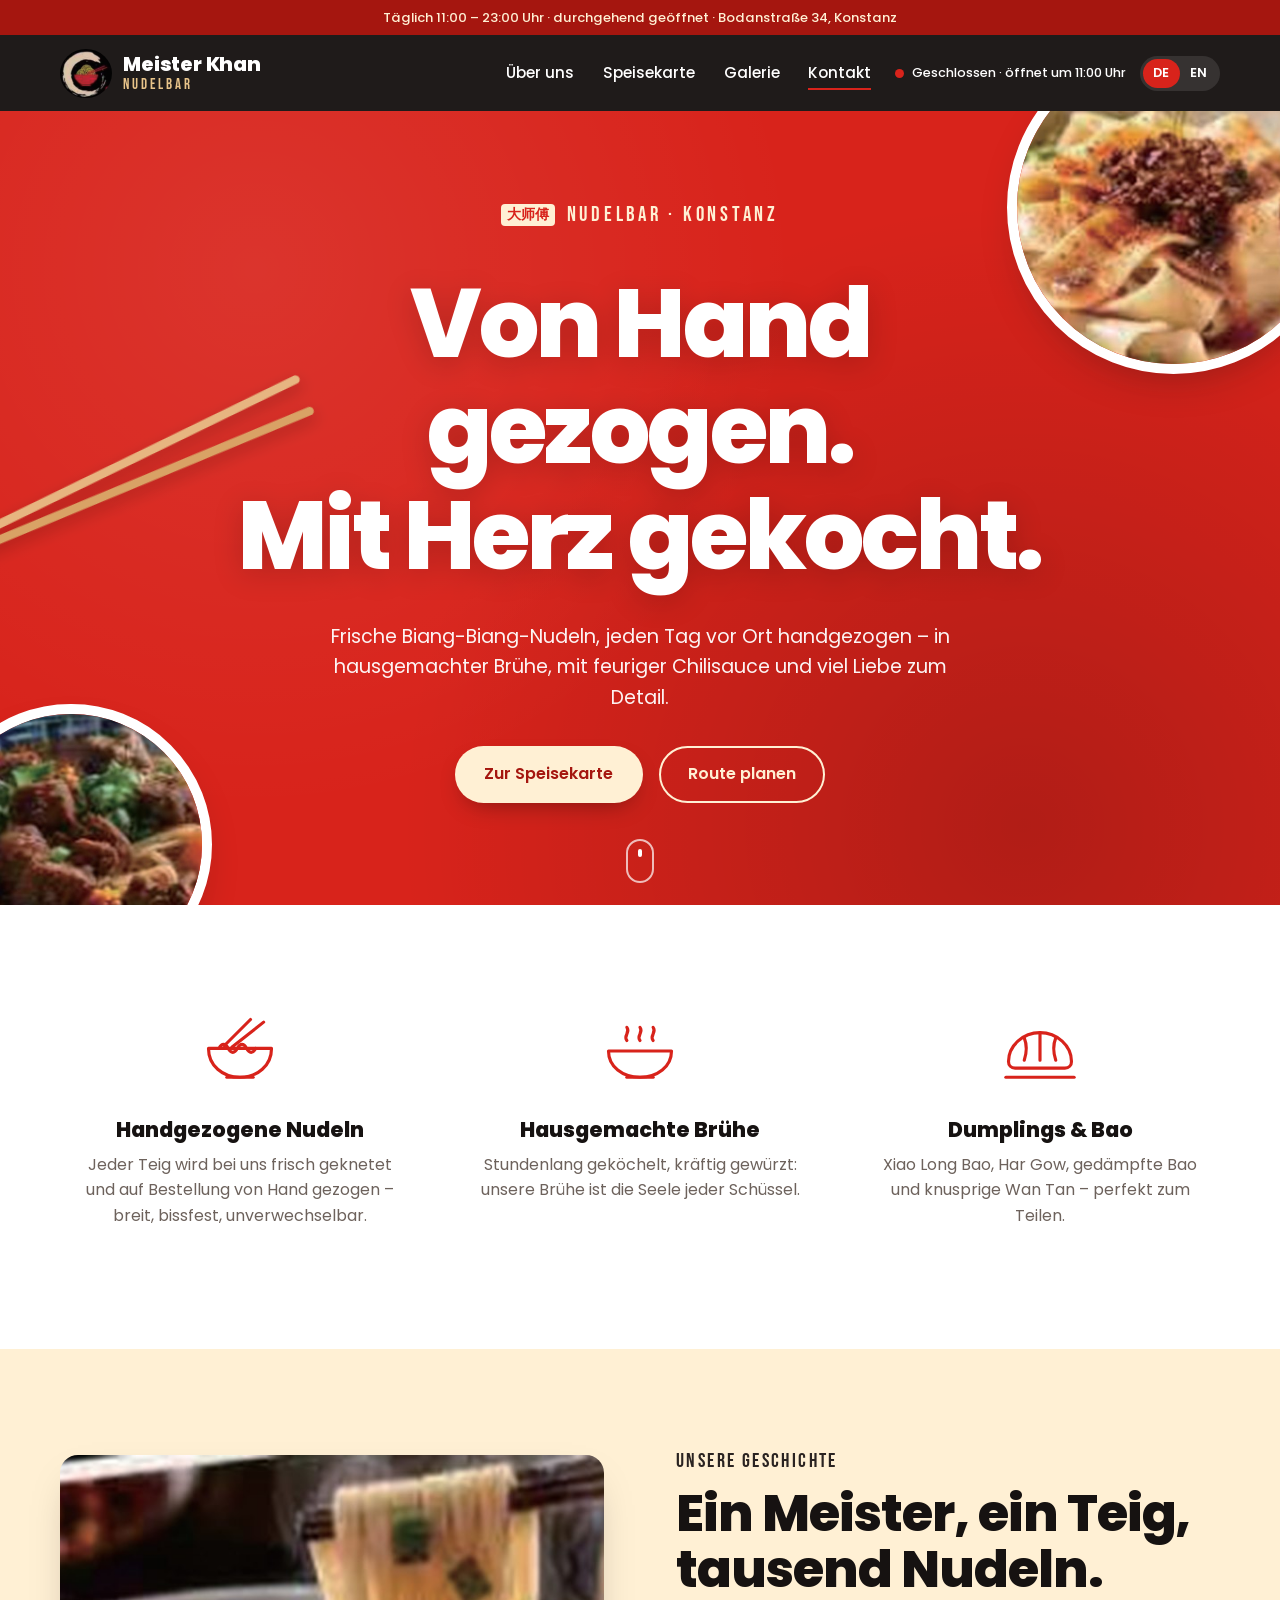
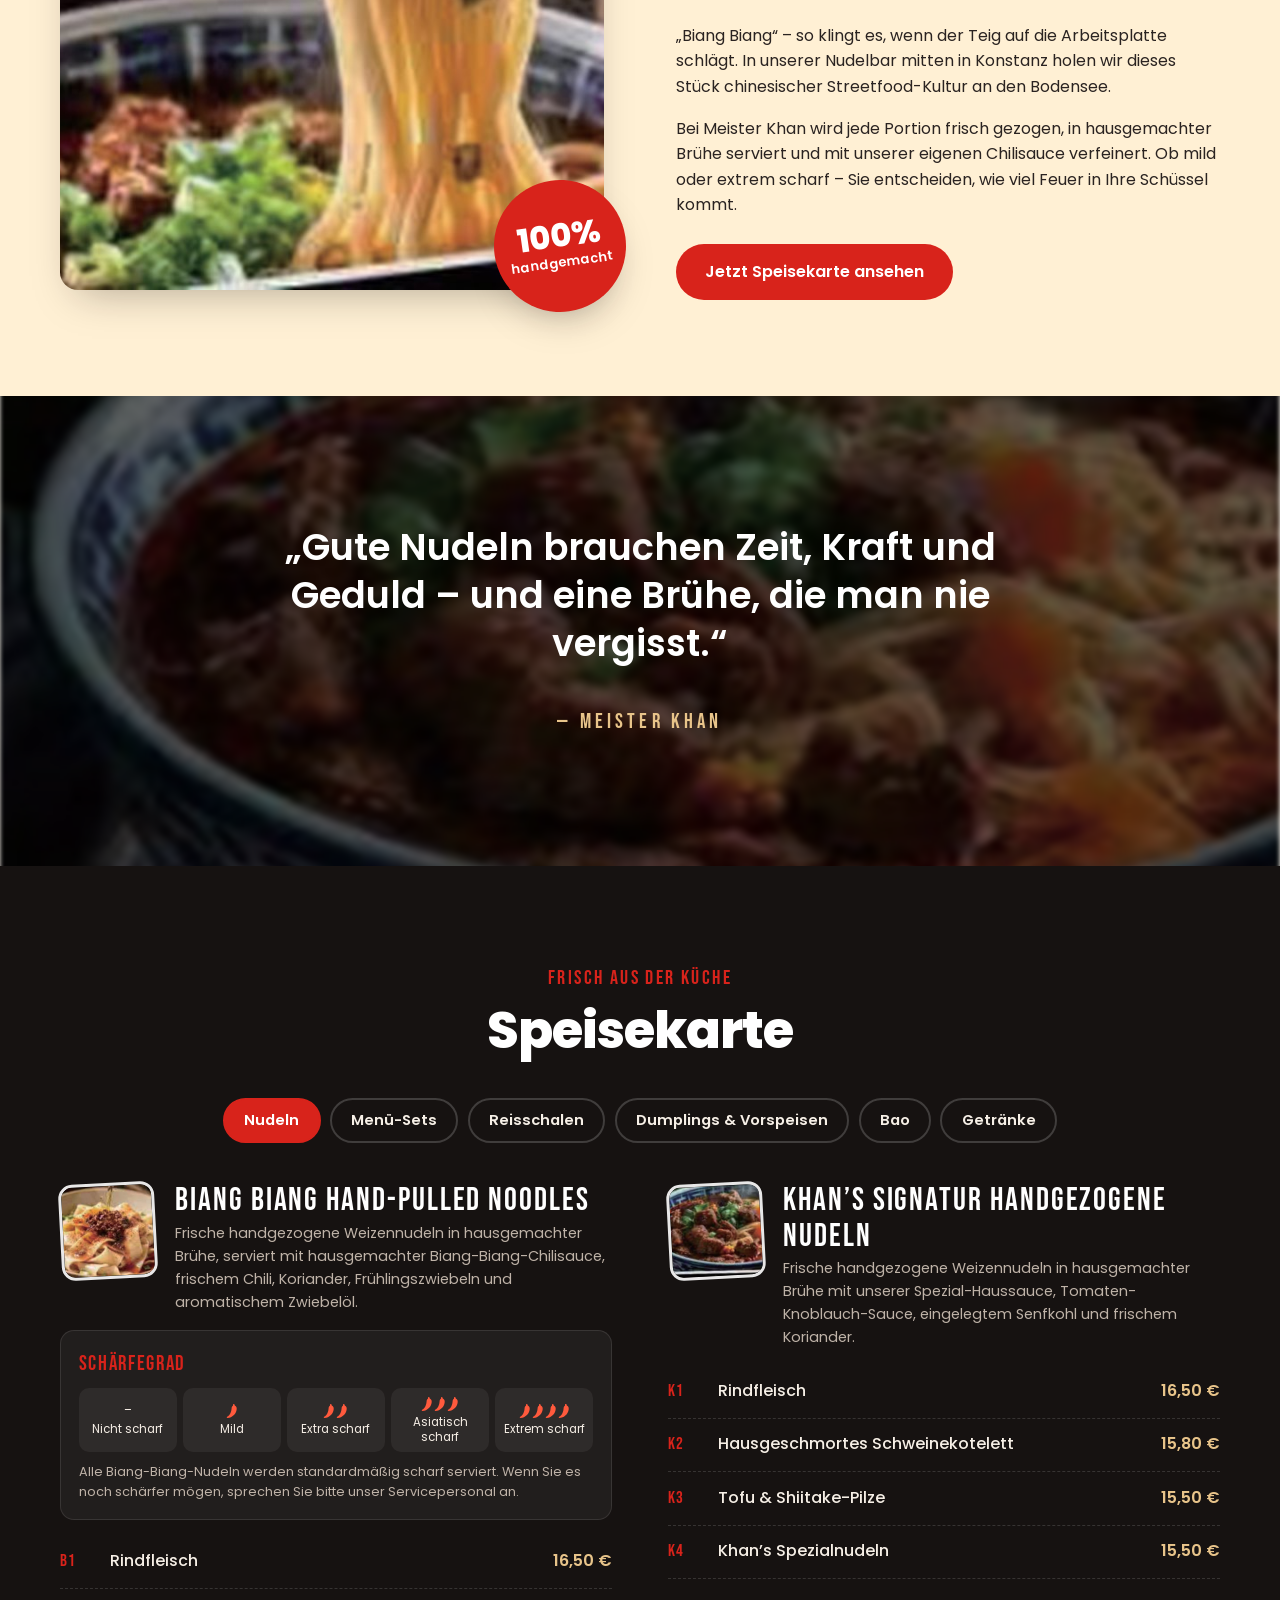
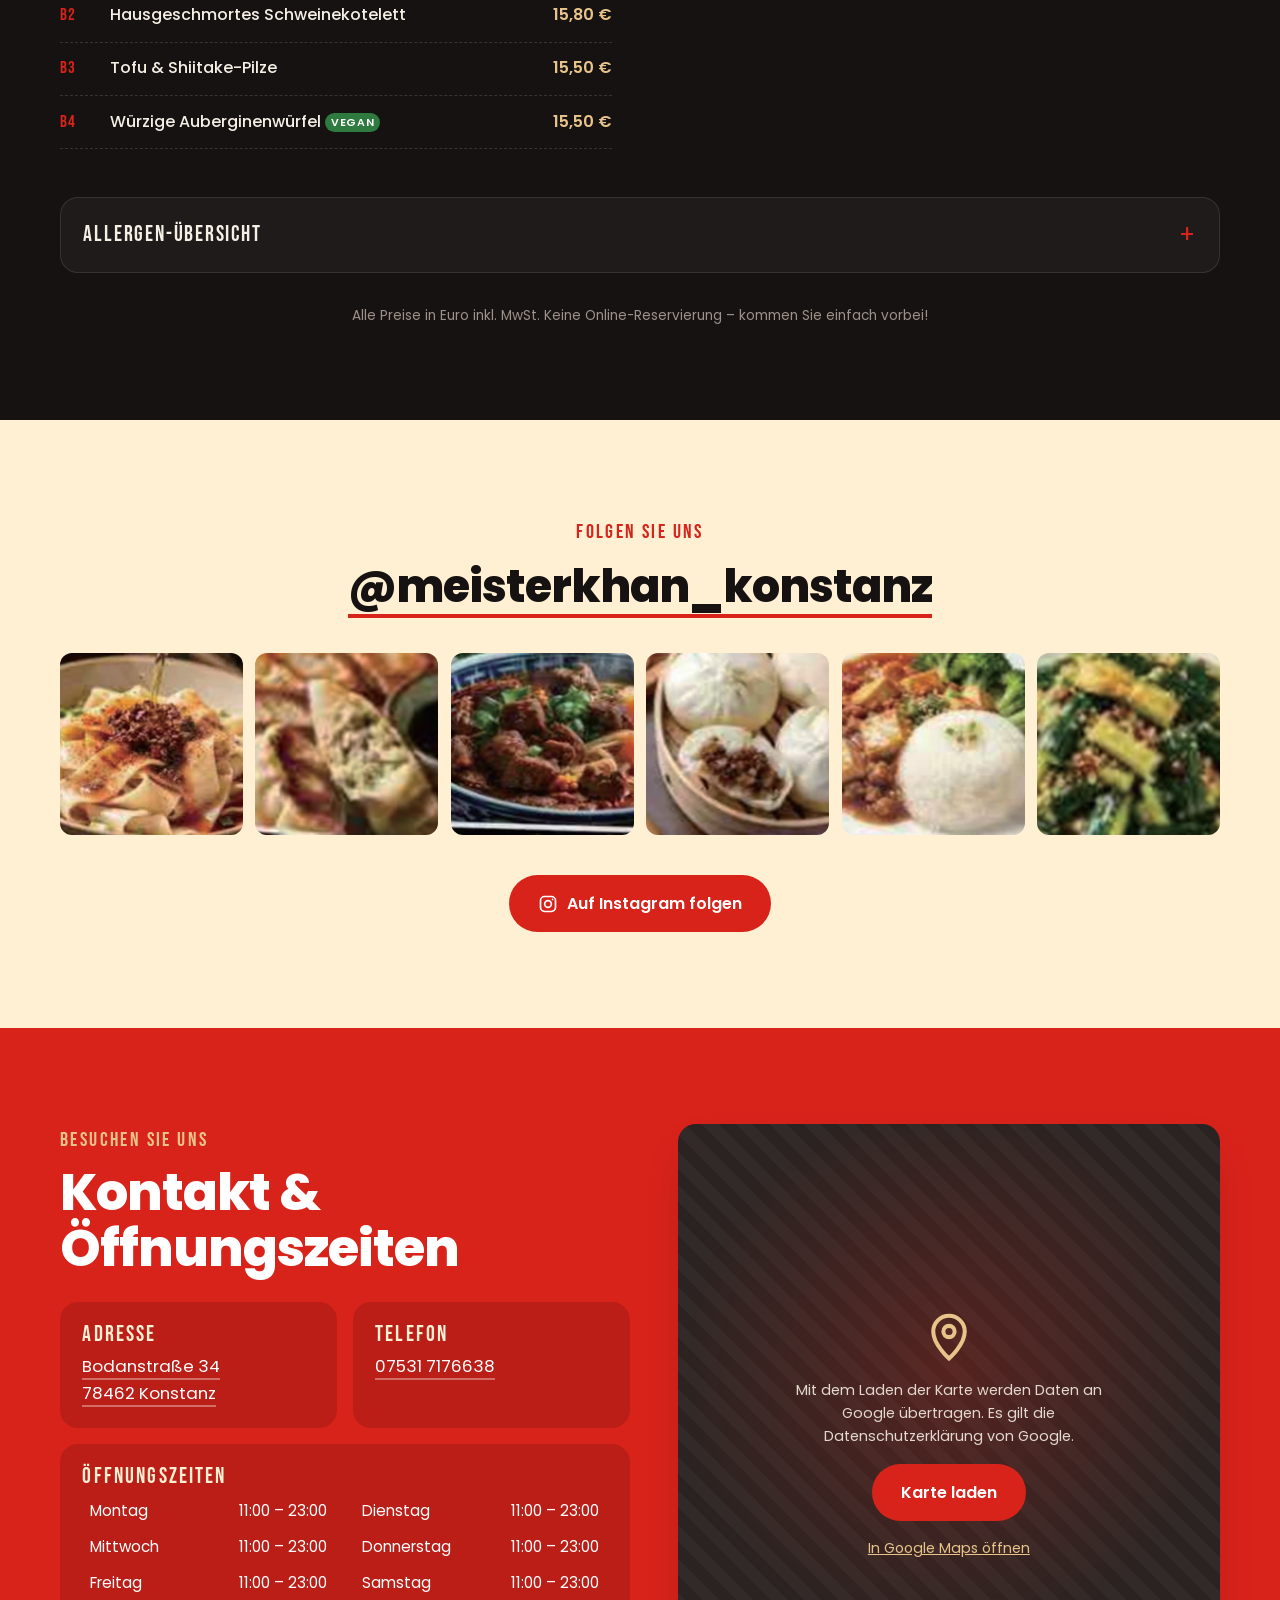
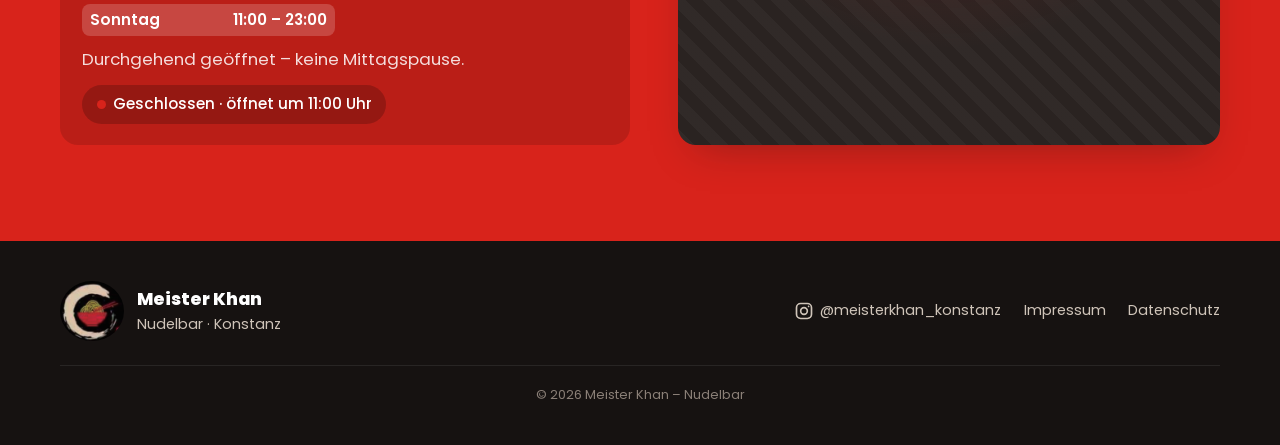
==== index.html @ 45595113 "Initial commit" ====
<!DOCTYPE html>
<html lang="de" class="no-js">
<head>
  <meta charset="UTF-8" />
  <meta name="viewport" content="width=device-width, initial-scale=1" />
  <title>Meister Khan – Nudelbar Konstanz | Handgezogene Nudeln</title>
  <meta name="description" content="Meister Khan Nudelbar in Konstanz: frisch handgezogene Biang-Biang-Nudeln, hausgemachte Brühe, Dumplings und Bao. Täglich 11–23 Uhr, Bodanstraße 34." />
  <meta name="theme-color" content="#161211" />
  <meta property="og:title" content="Meister Khan – Nudelbar Konstanz" />
  <meta property="og:description" content="Frisch handgezogene Nudeln, hausgemachte Brühe, Dumplings & Bao. Täglich 11–23 Uhr." />
  <meta property="og:image" content="images/biang.jpg" />
  <meta property="og:type" content="restaurant" />
  <link rel="icon" href="images/logo.png" />
  <link rel="preload" href="fonts/poppins-latin-800-normal.woff2" as="font" type="font/woff2" crossorigin />
  <link rel="stylesheet" href="css/style.css" />
  <script type="application/ld+json">
  {
    "@context": "https://schema.org",
    "@type": "Restaurant",
    "name": "Meister Khan – Nudelbar",
    "servesCuisine": ["Chinesisch", "Handgezogene Nudeln"],
    "telephone": "+49 7531 7176638",
    "address": {
      "@type": "PostalAddress",
      "streetAddress": "Bodanstraße 34",
      "postalCode": "78462",
      "addressLocality": "Konstanz",
      "addressCountry": "DE"
    },
    "openingHoursSpecification": [{
      "@type": "OpeningHoursSpecification",
      "dayOfWeek": ["Monday","Tuesday","Wednesday","Thursday","Friday","Saturday","Sunday"],
      "opens": "11:00",
      "closes": "23:00"
    }],
    "sameAs": ["https://www.instagram.com/meisterkhan_konstanz/"],
    "priceRange": "€€",
    "acceptsReservations": false
  }
  </script>
</head>
<body>

  <!-- Ribbon -->
  <div class="ribbon">
    <span data-i18n="ribbon">Täglich 11:00 – 23:00 Uhr · durchgehend geöffnet · Bodanstraße 34, Konstanz</span>
  </div>

  <!-- Header -->
  <header class="header" id="top">
    <div class="header__inner">
      <a href="#top" class="brand" aria-label="Meister Khan – Nudelbar">
        <img src="images/logo.png" alt="" class="brand__logo" width="52" height="49" />
        <span class="brand__text">
          <span class="brand__name">Meister Khan</span>
          <span class="brand__sub">Nudelbar</span>
        </span>
      </a>

      <nav class="nav" id="nav" aria-label="Hauptnavigation">
        <a href="#about" data-i18n="nav.about">Über uns</a>
        <a href="#menu" data-i18n="nav.menu">Speisekarte</a>
        <a href="#gallery" data-i18n="nav.gallery">Galerie</a>
        <a href="#visit" data-i18n="nav.visit">Kontakt</a>
      </nav>

      <div class="header__actions">
        <span class="status" data-status aria-live="polite"><span class="status__dot"></span><span class="status__text">&nbsp;</span></span>
        <div class="lang" role="group" aria-label="Sprache / Language">
          <button type="button" class="lang__btn is-active" data-lang="de" aria-pressed="true">DE</button>
          <button type="button" class="lang__btn" data-lang="en" aria-pressed="false">EN</button>
        </div>
        <button type="button" class="burger" id="burger" aria-label="Menü öffnen" aria-expanded="false" aria-controls="nav">
          <span></span><span></span><span></span>
        </button>
      </div>
    </div>
  </header>

  <main>
    <!-- Hero -->
    <section class="hero">
      <img src="images/biang.jpg" alt="" class="hero__plate hero__plate--a" />
      <img src="images/beefsoup.jpg" alt="" class="hero__plate hero__plate--b" />
      <svg class="hero__chopsticks" viewBox="0 0 400 60" aria-hidden="true">
        <rect x="0" y="12" width="400" height="9" rx="4.5" fill="#E8C48A" transform="rotate(-2 200 16)"/>
        <rect x="0" y="36" width="400" height="9" rx="4.5" fill="#D9AE6C" transform="rotate(1.5 200 40)"/>
      </svg>
      <div class="hero__content">
        <p class="hero__kicker"><span class="stamp" aria-hidden="true">大师傅</span> <span data-i18n="hero.kicker">Nudelbar · Konstanz</span></p>
        <h1 class="hero__title" data-i18n-html="hero.title">Von Hand gezogen.<br />Mit Herz gekocht.</h1>
        <p class="hero__lead" data-i18n="hero.lead">Frische Biang-Biang-Nudeln, jeden Tag vor Ort handgezogen – in hausgemachter Brühe, mit feuriger Chilisauce und viel Liebe zum Detail.</p>
        <div class="hero__cta">
          <a href="#menu" class="btn btn--light" data-i18n="hero.cta1">Zur Speisekarte</a>
          <a href="https://www.google.com/maps/place//data=!4m2!3m1!1s0x479af7272eaac4b5:0x404a371a40345669" target="_blank" rel="noopener" class="btn btn--ghost" data-i18n="hero.cta2">Route planen</a>
        </div>
      </div>
      <a href="#features" class="hero__scroll" aria-label="Weiter scrollen"><span></span></a>
    </section>

    <!-- Features -->
    <section class="features" id="features">
      <div class="container features__grid">
        <article class="feature reveal">
          <svg class="feature__icon" viewBox="0 0 64 64" aria-hidden="true"><path d="M8 30h48c0 13-10.7 22-24 22S8 43 8 30Z"/><path d="M22 52h20"/><path d="M40 8 20 28M50 10 26 29"/><path d="M16 30c2-4 5-4 7 0s5 4 7 0 5-4 7 0 5 4 7 0"/></svg>
          <h3 data-i18n="feat.1.t">Handgezogene Nudeln</h3>
          <p data-i18n="feat.1.d">Jeder Teig wird bei uns frisch geknetet und auf Bestellung von Hand gezogen – breit, bissfest, unverwechselbar.</p>
        </article>
        <article class="feature reveal">
          <svg class="feature__icon" viewBox="0 0 64 64" aria-hidden="true"><path d="M8 32h48c0 12-10.7 20-24 20S8 44 8 32Z"/><path d="M22 52h20"/><path d="M22 24c-3-4 3-6 0-10M32 24c-3-4 3-6 0-10M42 24c-3-4 3-6 0-10"/></svg>
          <h3 data-i18n="feat.2.t">Hausgemachte Brühe</h3>
          <p data-i18n="feat.2.d">Stundenlang geköchelt, kräftig gewürzt: unsere Brühe ist die Seele jeder Schüssel.</p>
        </article>
        <article class="feature reveal">
          <svg class="feature__icon" viewBox="0 0 64 64" aria-hidden="true"><path d="M8 40c0-12 11-22 24-22s24 10 24 22c0 3-2 5-5 5H13c-3 0-5-2-5-5Z"/><path d="M20 22c2 5 2 11 0 17M32 18v21M44 22c-2 5-2 11 0 17"/><path d="M6 52h52"/></svg>
          <h3 data-i18n="feat.3.t">Dumplings &amp; Bao</h3>
          <p data-i18n="feat.3.d">Xiao Long Bao, Har Gow, gedämpfte Bao und knusprige Wan Tan – perfekt zum Teilen.</p>
        </article>
      </div>
    </section>

    <!-- About -->
    <section class="about" id="about">
      <div class="container about__grid">
        <div class="about__media reveal">
          <img src="images/pulled.jpg" alt="Handgezogene Nudeln mit Stäbchen" data-i18n-alt="about.alt" loading="lazy" />
          <div class="about__badge">
            <span class="about__badge-big">100%</span>
            <span data-i18n="about.badge">handgemacht</span>
          </div>
        </div>
        <div class="about__text reveal">
          <p class="eyebrow" data-i18n="about.eyebrow">Unsere Geschichte</p>
          <h2 data-i18n="about.title">Ein Meister, ein Teig, tausend Nudeln.</h2>
          <p data-i18n="about.p1">„Biang Biang“ – so klingt es, wenn der Teig auf die Arbeitsplatte schlägt. In unserer Nudelbar mitten in Konstanz holen wir dieses Stück chinesischer Streetfood-Kultur an den Bodensee.</p>
          <p data-i18n="about.p2">Bei Meister Khan wird jede Portion frisch gezogen, in hausgemachter Brühe serviert und mit unserer eigenen Chilisauce verfeinert. Ob mild oder extrem scharf – Sie entscheiden, wie viel Feuer in Ihre Schüssel kommt.</p>
          <a href="#menu" class="btn btn--red" data-i18n="about.cta">Jetzt Speisekarte ansehen</a>
        </div>
      </div>
    </section>

    <!-- Parallax band -->
    <section class="band" aria-label="Zitat">
      <div class="band__bg" style="background-image:url('images/beefsoup.jpg')"></div>
      <blockquote class="band__quote reveal">
        <p data-i18n="band.q">„Gute Nudeln brauchen Zeit, Kraft und Geduld – und eine Brühe, die man nie vergisst.“</p>
        <cite>— Meister Khan</cite>
      </blockquote>
    </section>

    <!-- Menu -->
    <section class="menu" id="menu">
      <div class="container">
        <div class="section-head reveal">
          <p class="eyebrow" data-i18n="menu.eyebrow">Frisch aus der Küche</p>
          <h2 data-i18n="menu.title">Speisekarte</h2>
        </div>

        <div class="tabs" role="tablist" aria-label="Kategorien" data-tabs></div>
        <div class="menu__panels" data-panels></div>

        <details class="allergens">
          <summary data-i18n="allergen.title">Allergen-Übersicht</summary>
          <div class="allergens__body">
            <ul class="allergens__list" data-allergens></ul>
            <p data-i18n="allergen.note">Alle Gerichte können Spuren von Allergenen enthalten. Biere enthalten Gluten. Wein- und cocktailbasierte Getränke enthalten Sulfite. Die Allergene zu jedem Gericht sowie die Zusatzstoffliste erhalten Sie gerne bei unserem Personal.</p>
          </div>
        </details>
        <p class="menu__foot" data-i18n="menu.foot">Alle Preise in Euro inkl. MwSt. Nur vor Ort – keine Online-Reservierung, kommen Sie einfach vorbei!</p>
      </div>
    </section>

    <!-- Gallery / Instagram -->
    <section class="gallery" id="gallery">
      <div class="container">
        <div class="section-head reveal">
          <p class="eyebrow" data-i18n="gal.eyebrow">Folgen Sie uns</p>
          <h2><a href="https://www.instagram.com/meisterkhan_konstanz/" target="_blank" rel="noopener" class="handle">@meisterkhan_konstanz</a></h2>
        </div>
        <div class="gallery__grid" data-gallery>
          <button type="button" class="gallery__item"><img src="images/biang.jpg" alt="Biang Biang Nudeln" loading="lazy" /></button>
          <button type="button" class="gallery__item"><img src="images/dumplings.jpg" alt="Dumplings" loading="lazy" /></button>
          <button type="button" class="gallery__item"><img src="images/beefsoup.jpg" alt="Rindfleisch-Nudelsuppe" loading="lazy" /></button>
          <button type="button" class="gallery__item"><img src="images/bao.jpg" alt="Bao" loading="lazy" /></button>
          <button type="button" class="gallery__item"><img src="images/mapo.jpg" alt="Mapo Tofu" loading="lazy" /></button>
          <button type="button" class="gallery__item"><img src="images/cucumber.jpg" alt="Chinesischer Gurkensalat" loading="lazy" /></button>
        </div>
        <div class="center">
          <a href="https://www.instagram.com/meisterkhan_konstanz/" target="_blank" rel="noopener" class="btn btn--red">
            <svg viewBox="0 0 24 24" class="btn__icon" aria-hidden="true"><rect x="3" y="3" width="18" height="18" rx="5"/><circle cx="12" cy="12" r="4"/><circle cx="17.5" cy="6.5" r="1" class="fill"/></svg>
            <span data-i18n="gal.cta">Auf Instagram folgen</span>
          </a>
        </div>
      </div>
    </section>

    <!-- Visit -->
    <section class="visit" id="visit">
      <div class="container visit__grid">
        <div class="visit__info reveal">
          <p class="eyebrow eyebrow--light" data-i18n="visit.eyebrow">Besuchen Sie uns</p>
          <h2 data-i18n="visit.title">Kontakt &amp; Öffnungszeiten</h2>

          <div class="visit__cards">
            <div class="card">
              <h3 data-i18n="visit.addr">Adresse</h3>
              <p><a href="https://www.google.com/maps/place//data=!4m2!3m1!1s0x479af7272eaac4b5:0x404a371a40345669" target="_blank" rel="noopener">Bodanstraße 34<br />78462 Konstanz</a></p>
            </div>
            <div class="card">
              <h3 data-i18n="visit.phone">Telefon</h3>
              <p><a href="tel:+4975317176638">07531 7176638</a></p>
            </div>
            <div class="card card--wide">
              <h3 data-i18n="visit.hours">Öffnungszeiten</h3>
              <ul class="hours" data-hours></ul>
              <p class="hours__note" data-i18n="visit.hoursNote">Durchgehend geöffnet – keine Mittagspause.</p>
              <span class="status status--big" data-status><span class="status__dot"></span><span class="status__text">&nbsp;</span></span>
            </div>
          </div>
        </div>

        <div class="map reveal" data-map>
          <div class="map__consent">
            <svg viewBox="0 0 24 24" aria-hidden="true"><path d="M12 22s7-6.2 7-12a7 7 0 1 0-14 0c0 5.8 7 12 7 12Z"/><circle cx="12" cy="10" r="2.5"/></svg>
            <p data-i18n="map.text">Mit dem Laden der Karte akzeptieren Sie die Datenschutzerklärung von Google.</p>
            <button type="button" class="btn btn--red" data-map-load data-i18n="map.btn">Karte laden</button>
            <a href="https://www.google.com/maps/place//data=!4m2!3m1!1s0x479af7272eaac4b5:0x404a371a40345669" target="_blank" rel="noopener" data-i18n="map.link">In Google Maps öffnen</a>
          </div>
        </div>
      </div>
    </section>
  </main>

  <footer class="footer">
    <div class="container footer__grid">
      <div class="footer__brand">
        <img src="images/logo.png" alt="" width="64" height="60" />
        <div>
          <strong>Meister Khan</strong>
          <span data-i18n="footer.tag">Nudelbar · Konstanz</span>
        </div>
      </div>
      <div class="footer__links">
        <a href="https://www.instagram.com/meisterkhan_konstanz/" target="_blank" rel="noopener" aria-label="Instagram">
          <svg viewBox="0 0 24 24" aria-hidden="true"><rect x="3" y="3" width="18" height="18" rx="5"/><circle cx="12" cy="12" r="4"/><circle cx="17.5" cy="6.5" r="1" class="fill"/></svg>
          @meisterkhan_konstanz
        </a>
        <a href="impressum.html" data-i18n="footer.imprint">Impressum</a>
        <a href="datenschutz.html" data-i18n="footer.privacy">Datenschutz</a>
      </div>
      <p class="footer__copy">© <span data-year></span> Meister Khan – Nudelbar</p>
    </div>
  </footer>

  <!-- Lightbox -->
  <div class="lightbox" data-lightbox hidden>
    <button type="button" class="lightbox__close" aria-label="Schließen">×</button>
    <img alt="" />
  </div>

  <a href="#top" class="to-top" aria-label="Nach oben">↑</a>

  <script src="js/main.js"></script>
</body>
</html>
---- css/style.css ----
/* ============ Fonts (self-hosted, DSGVO-friendly) ============ */
@font-face { font-family: "Poppins"; font-weight: 400; font-display: swap; src: url("../fonts/poppins-latin-400-normal.woff2") format("woff2"); }
@font-face { font-family: "Poppins"; font-weight: 500; font-display: swap; src: url("../fonts/poppins-latin-500-normal.woff2") format("woff2"); }
@font-face { font-family: "Poppins"; font-weight: 600; font-display: swap; src: url("../fonts/poppins-latin-600-normal.woff2") format("woff2"); }
@font-face { font-family: "Poppins"; font-weight: 800; font-display: swap; src: url("../fonts/poppins-latin-800-normal.woff2") format("woff2"); }
@font-face { font-family: "Bebas Neue"; font-weight: 400; font-display: swap; src: url("../fonts/bebas-neue-latin-400-normal.woff2") format("woff2"); }

/* ============ Tokens ============ */
:root {
  --red: #d8231b;
  --red-dark: #a5160f;
  --cream: #fff0d4;
  --paper: #fffaf1;
  --ink: #161211;
  --ink-2: #2a2321;
  --muted: #6d625c;
  --gold: #e8c48a;
  --line: rgba(22, 18, 17, .12);
  --radius: 18px;
  --shadow: 0 18px 40px -18px rgba(22, 18, 17, .35);
  --container: 1160px;
  --header-h: 76px;
  --display: "Bebas Neue", "Impact", sans-serif;
  --sans: "Poppins", system-ui, -apple-system, "Segoe UI", Roboto, sans-serif;
}

/* ============ Base ============ */
*, *::before, *::after { box-sizing: border-box; }
html { scroll-behavior: smooth; scroll-padding-top: var(--header-h); -webkit-text-size-adjust: 100%; }
body { margin: 0; font-family: var(--sans); color: var(--ink); background: var(--paper); line-height: 1.6; overflow-x: hidden; }
img { max-width: 100%; display: block; }
a { color: inherit; }
h1, h2, h3 { line-height: 1.1; margin: 0 0 .5em; }
h2 { font-size: clamp(2rem, 4.5vw, 3.2rem); font-weight: 800; letter-spacing: -.02em; }
p { margin: 0 0 1em; }
button { font: inherit; cursor: pointer; }
:focus-visible { outline: 3px solid var(--gold); outline-offset: 3px; }
.container { width: min(var(--container), 100% - 32px); margin-inline: auto; }
.center { text-align: center; }
.eyebrow { font-family: var(--display); font-size: 1.25rem; letter-spacing: .12em; color: var(--red); margin-bottom: .4em; }
.eyebrow--light { color: var(--gold); }
.section-head { text-align: center; margin-bottom: 2.5rem; }

/* Buttons */
.btn {
  display: inline-flex; align-items: center; gap: .55em;
  padding: .85em 1.7em; border-radius: 999px; border: 2px solid transparent;
  font-weight: 600; text-decoration: none; transition: transform .2s, background .2s, color .2s, box-shadow .2s;
}
.btn:hover { transform: translateY(-2px); }
.btn--light { background: var(--cream); color: var(--red-dark); box-shadow: 0 10px 24px -10px rgba(0,0,0,.4); }
.btn--light:hover { background: #fff; }
.btn--ghost { border-color: var(--cream); color: var(--cream); }
.btn--ghost:hover { background: var(--cream); color: var(--red-dark); }
.btn--red { background: var(--red); color: #fff; }
.btn--red:hover { background: var(--red-dark); }
.btn__icon { width: 20px; height: 20px; fill: none; stroke: currentColor; stroke-width: 2; }
.btn__icon .fill, .footer svg .fill { fill: currentColor; stroke: none; }

/* ============ Ribbon & Header ============ */
.ribbon { background: var(--red-dark); color: var(--cream); text-align: center; font-size: .82rem; font-weight: 500; padding: .45rem 16px; }
.header { position: sticky; top: 0; z-index: 50; background: rgba(22, 18, 17, .96); backdrop-filter: blur(8px); color: #fff; }
.header__inner { width: min(var(--container), 100% - 32px); margin-inline: auto; height: var(--header-h); display: flex; align-items: center; gap: 1.5rem; }
.brand { display: flex; align-items: center; gap: .7rem; text-decoration: none; margin-right: auto; }
.brand__logo { width: 52px; height: auto; border-radius: 50%; }
.brand__text { display: flex; flex-direction: column; line-height: 1; }
.brand__name { font-weight: 800; font-size: 1.25rem; letter-spacing: -.01em; }
.brand__sub { font-family: var(--display); letter-spacing: .2em; color: var(--gold); font-size: .95rem; margin-top: 3px; }
.nav { display: flex; gap: 1.8rem; }
.nav a { text-decoration: none; font-weight: 500; font-size: .95rem; position: relative; padding: .3rem 0; }
.nav a::after { content: ""; position: absolute; left: 0; bottom: 0; width: 100%; height: 2px; background: var(--red); transform: scaleX(0); transition: transform .25s; transform-origin: left; }
.nav a:hover::after, .nav a.is-active::after { transform: scaleX(1); }
.header__actions { display: flex; align-items: center; gap: .9rem; }

.status { display: inline-flex; align-items: center; gap: .45rem; font-size: .8rem; font-weight: 500; white-space: nowrap; }
.status__dot { width: 9px; height: 9px; border-radius: 50%; background: #999; flex: none; }
.status.is-open .status__dot { background: #36c96b; box-shadow: 0 0 0 0 rgba(54, 201, 107, .7); animation: pulse 2s infinite; }
.status.is-closed .status__dot { background: var(--red); }
@keyframes pulse { 70% { box-shadow: 0 0 0 8px rgba(54, 201, 107, 0); } 100% { box-shadow: 0 0 0 0 rgba(54, 201, 107, 0); } }

.lang { display: inline-flex; background: rgba(255,255,255,.1); border-radius: 999px; padding: 3px; }
.lang__btn { border: 0; background: transparent; color: #fff; font-weight: 600; font-size: .8rem; padding: .35em .8em; border-radius: 999px; transition: background .2s, color .2s; }
.lang__btn.is-active { background: var(--red); }

.burger { display: none; width: 42px; height: 42px; border: 0; background: transparent; padding: 9px; flex-direction: column; justify-content: space-between; }
.burger span { display: block; height: 2px; background: #fff; border-radius: 2px; transition: transform .3s, opacity .3s; }
.burger[aria-expanded="true"] span:nth-child(1) { transform: translateY(10px) rotate(45deg); }
.burger[aria-expanded="true"] span:nth-child(2) { opacity: 0; }
.burger[aria-expanded="true"] span:nth-child(3) { transform: translateY(-10px) rotate(-45deg); }

/* ============ Hero ============ */
.hero {
  position: relative; overflow: hidden; background: var(--red); color: #fff;
  min-height: calc(100svh - var(--header-h) - 30px); display: grid; place-items: center; padding: 5rem 16px 6rem; text-align: center;
  background-image: radial-gradient(circle at 20% 20%, rgba(255,255,255,.08), transparent 45%), radial-gradient(circle at 80% 90%, rgba(0,0,0,.18), transparent 50%);
}
.hero__content { position: relative; z-index: 2; max-width: 820px; }
.hero__kicker { display: inline-flex; align-items: center; gap: .7rem; font-family: var(--display); letter-spacing: .18em; font-size: 1.3rem; color: var(--cream); }
.stamp { font-family: "Microsoft YaHei", "PingFang SC", "Noto Sans SC", sans-serif; letter-spacing: 0; font-size: .85rem; background: var(--cream); color: var(--red); padding: .2em .45em; border-radius: 4px; line-height: 1.2; font-weight: 700; }
.hero__title { font-size: clamp(2.6rem, 8vw, 6rem); font-weight: 800; letter-spacing: -.03em; margin: .2em 0 .35em; text-shadow: 0 6px 30px rgba(0,0,0,.18); }
.hero__lead { font-size: clamp(1rem, 1.8vw, 1.2rem); max-width: 620px; margin: 0 auto 2rem; opacity: .95; }
.hero__cta { display: flex; gap: 1rem; justify-content: center; flex-wrap: wrap; }
.hero__plate { position: absolute; border-radius: 50%; object-fit: cover; aspect-ratio: 1; border: 10px solid #fff; box-shadow: var(--shadow); z-index: 1; }
.hero__plate--a { width: clamp(200px, 26vw, 380px); top: -70px; right: -60px; animation: float 9s ease-in-out infinite; }
.hero__plate--b { width: clamp(180px, 22vw, 320px); bottom: -80px; left: -70px; animation: float 11s ease-in-out infinite reverse; }
.hero__chopsticks { position: absolute; width: clamp(220px, 30vw, 420px); top: 42%; left: -60px; transform: rotate(-24deg); opacity: .9; z-index: 1; filter: drop-shadow(0 6px 8px rgba(0,0,0,.25)); }
@keyframes float { 50% { transform: translateY(14px) rotate(4deg); } }
.hero__scroll { position: absolute; bottom: 22px; left: 50%; transform: translateX(-50%); width: 28px; height: 44px; border: 2px solid rgba(255,255,255,.7); border-radius: 20px; z-index: 2; }
.hero__scroll span { position: absolute; left: 50%; top: 8px; width: 4px; height: 8px; margin-left: -2px; background: #fff; border-radius: 2px; animation: scroll 1.8s infinite; }
@keyframes scroll { 0% { opacity: 0; transform: translateY(0); } 40% { opacity: 1; } 100% { opacity: 0; transform: translateY(14px); } }

/* ============ Features ============ */
.features { padding: 5.5rem 0; background: #fff; }
.features__grid { display: grid; grid-template-columns: repeat(3, 1fr); gap: 2.5rem; }
.feature { text-align: center; padding: 1rem; }
.feature__icon { width: 84px; height: 84px; margin: 0 auto 1.1rem; fill: none; stroke: var(--red); stroke-width: 2.4; stroke-linecap: round; stroke-linejoin: round; transition: transform .4s; }
.feature:hover .feature__icon { transform: translateY(-6px) rotate(-4deg); }
.feature h3 { font-size: 1.3rem; font-weight: 800; }
.feature p { color: var(--muted); max-width: 320px; margin-inline: auto; }

/* ============ About ============ */
.about { padding: 6rem 0; background: var(--cream); }
.about__grid { display: grid; grid-template-columns: 1fr 1fr; gap: 4.5rem; align-items: center; }
.about__media { position: relative; }
.about__media img { border-radius: var(--radius); box-shadow: var(--shadow); aspect-ratio: 4/3.2; object-fit: cover; width: 100%; }
.about__badge { position: absolute; right: -22px; bottom: -22px; width: 132px; height: 132px; border-radius: 50%; background: var(--red); color: #fff; display: flex; flex-direction: column; align-items: center; justify-content: center; text-align: center; font-size: .82rem; font-weight: 600; box-shadow: var(--shadow); transform: rotate(-8deg); }
.about__badge-big { font-size: 2rem; font-weight: 800; line-height: 1; }
.about__text p { color: var(--ink-2); }
.about__text .btn { margin-top: .6rem; }

/* ============ Band ============ */
.band { position: relative; padding: 8rem 16px; overflow: hidden; color: #fff; text-align: center; }
.band__bg { position: absolute; inset: -15% 0; background-size: cover; background-position: center; filter: brightness(.38) saturate(1.1) blur(2px); transform: translateY(var(--parallax, 0)); will-change: transform; }
.band__quote { position: relative; max-width: 820px; margin: 0 auto; }
.band__quote p { font-size: clamp(1.4rem, 3.2vw, 2.3rem); font-weight: 600; line-height: 1.3; }
.band__quote cite { font-family: var(--display); letter-spacing: .2em; color: var(--gold); font-style: normal; font-size: 1.3rem; }

/* ============ Menu ============ */
.menu { padding: 6rem 0 5rem; background: var(--ink); color: #f6efe6; }
.menu h2 { color: #fff; }
.tabs { display: flex; flex-wrap: wrap; justify-content: center; gap: .6rem; margin-bottom: 2.5rem; }
.tab { border: 2px solid rgba(255,255,255,.18); background: transparent; color: #f6efe6; padding: .6em 1.3em; border-radius: 999px; font-weight: 600; font-size: .92rem; transition: all .2s; }
.tab:hover { border-color: var(--gold); }
.tab[aria-selected="true"] { background: var(--red); border-color: var(--red); color: #fff; }

.panel { animation: fadeUp .45s ease both; }
.panel[hidden] { display: none; }
@keyframes fadeUp { from { opacity: 0; transform: translateY(12px); } to { opacity: 1; transform: none; } }
.panel__groups { display: grid; grid-template-columns: repeat(2, 1fr); gap: 2.5rem 3.5rem; }
.panel__groups--single { grid-template-columns: 1fr; max-width: 820px; margin-inline: auto; }

.group__head { display: flex; gap: 1.2rem; align-items: flex-start; margin-bottom: 1rem; }
.group__img { width: 96px; height: 96px; object-fit: cover; border-radius: 14px; flex: none; border: 3px solid rgba(255,255,255,.9); transform: rotate(-3deg); }
.group__title { font-family: var(--display); font-weight: 400; font-size: 2rem; letter-spacing: .06em; color: #fff; margin: 0 0 .2rem; }
.group__desc { color: #bfb3a8; font-size: .9rem; margin: 0; }

.items { list-style: none; margin: 0; padding: 0; }
.item { display: grid; grid-template-columns: auto 1fr auto; gap: .2rem .8rem; align-items: baseline; padding: .8rem 0; border-bottom: 1px dashed rgba(255,255,255,.14); }
.item__code { font-family: var(--display); color: var(--red); font-size: 1.05rem; letter-spacing: .05em; min-width: 2.2em; }
.item__name { font-weight: 500; }
.item__name small { color: #bfb3a8; font-weight: 400; }
.item__tag { display: inline-block; font-size: .68rem; font-weight: 600; text-transform: uppercase; letter-spacing: .06em; background: #2f7a3e; color: #fff; padding: .1em .55em; border-radius: 999px; margin-left: .4em; vertical-align: middle; }
.item__price { font-weight: 600; color: var(--gold); white-space: nowrap; }
.item__desc { grid-column: 2 / -1; color: #bfb3a8; font-size: .88rem; margin: 0; }

.spice { background: rgba(255,255,255,.05); border: 1px solid rgba(255,255,255,.1); border-radius: 14px; padding: 1rem 1.1rem; margin-bottom: 1rem; }
.spice__title { font-family: var(--display); color: var(--red); font-size: 1.3rem; letter-spacing: .08em; margin: 0 0 .5rem; }
.spice__levels { display: grid; grid-template-columns: repeat(5, 1fr); gap: .35rem; }
.spice__lvl { border: 0; background: rgba(255,255,255,.06); color: #f6efe6; border-radius: 10px; padding: .5rem .2rem; font-size: .72rem; line-height: 1.25; transition: background .2s, transform .2s; }
.spice__lvl:hover, .spice__lvl.is-active { background: var(--red); transform: translateY(-2px); }
.spice__lvl b { display: flex; justify-content: center; gap: 1px; height: 16px; margin-bottom: 3px; font-weight: 400; }
.chili { width: 12px; height: 16px; fill: #ff5a3d; }
.spice__lvl.is-active .chili, .spice__lvl:hover .chili { fill: #fff; }
.spice__note { font-size: .8rem; color: #bfb3a8; margin: .6rem 0 0; min-height: 2.6em; }

.sets { display: grid; grid-template-columns: repeat(3, 1fr); gap: 1.4rem; }
.set { background: var(--ink-2); border-radius: var(--radius); padding: 1.6rem 1.4rem 1.4rem; position: relative; border: 1px solid rgba(255,255,255,.08); transition: transform .25s, border-color .25s; display: flex; flex-direction: column; }
.set:hover { transform: translateY(-4px); border-color: var(--red); }
.set__code { width: 58px; height: 58px; border-radius: 50%; background: var(--red); color: #fff; display: grid; place-items: center; font-family: var(--display); font-size: 1.7rem; margin-bottom: 1rem; }
.set p { color: #e3d9ce; flex: 1; }
.set__price { font-size: 1.6rem; font-weight: 800; color: var(--gold); }

.drinks { display: grid; grid-template-columns: repeat(2, 1fr); gap: 2rem 3.5rem; }
.drinks .item { grid-template-columns: 1fr auto; }

.allergens { margin-top: 3rem; background: rgba(255,255,255,.04); border: 1px solid rgba(255,255,255,.1); border-radius: var(--radius); }
.allergens summary { cursor: pointer; padding: 1.1rem 1.4rem; font-family: var(--display); font-size: 1.4rem; letter-spacing: .08em; list-style: none; display: flex; justify-content: space-between; align-items: center; }
.allergens summary::-webkit-details-marker { display: none; }
.allergens summary::after { content: "+"; font-family: var(--sans); font-size: 1.5rem; color: var(--red); transition: transform .25s; }
.allergens[open] summary::after { transform: rotate(45deg); }
.allergens__body { padding: 0 1.4rem 1.4rem; }
.allergens__list { list-style: none; padding: 0; margin: 0 0 1rem; display: grid; grid-template-columns: repeat(auto-fill, minmax(190px, 1fr)); gap: .5rem; }
.allergens__list li { background: rgba(255,255,255,.05); border-radius: 10px; padding: .5rem .8rem; font-size: .88rem; }
.allergens__body > p { color: #bfb3a8; font-size: .88rem; margin: 0; }
.menu__foot { text-align: center; color: #9d9189; font-size: .85rem; margin-top: 2rem; }

/* ============ Gallery ============ */
.gallery { padding: 6rem 0; background: var(--cream); }
.handle { text-decoration: none; color: var(--ink); background: linear-gradient(var(--red), var(--red)) no-repeat 0 100% / 100% 4px; font-size: clamp(1.6rem, 4vw, 2.8rem); word-break: break-word; }
.handle:hover { color: var(--red); }
.gallery__grid { display: grid; grid-template-columns: repeat(6, 1fr); gap: .8rem; margin-bottom: 2.5rem; }
.gallery__item { padding: 0; border: 0; background: none; border-radius: 12px; overflow: hidden; aspect-ratio: 1; position: relative; }
.gallery__item img { width: 100%; height: 100%; object-fit: cover; transition: transform .5s; }
.gallery__item::after { content: ""; position: absolute; inset: 0; background: rgba(216, 35, 27, .0); transition: background .3s; }
.gallery__item:hover img { transform: scale(1.08); }
.gallery__item:hover::after { background: rgba(216, 35, 27, .25); }

/* ============ Visit ============ */
.visit { padding: 6rem 0; background: var(--red); color: #fff; }
.visit h2 { color: #fff; }
.visit__grid { display: grid; grid-template-columns: 1.05fr 1fr; gap: 3rem; align-items: stretch; }
.visit__cards { display: grid; grid-template-columns: 1fr 1fr; gap: 1rem; margin-top: 1.5rem; }
.card { background: rgba(0,0,0,.14); border-radius: var(--radius); padding: 1.3rem 1.4rem; }
.card--wide { grid-column: 1 / -1; }
.card h3 { font-family: var(--display); font-weight: 400; font-size: 1.35rem; letter-spacing: .1em; color: var(--cream); margin-bottom: .4rem; }
.card p { margin: 0; font-size: 1.05rem; }
.card a { text-decoration: none; border-bottom: 2px solid rgba(255,255,255,.35); }
.card a:hover { border-color: #fff; }
.hours { list-style: none; margin: 0 0 .6rem; padding: 0; display: grid; grid-template-columns: repeat(auto-fill, minmax(230px, 1fr)); gap: .25rem 1.2rem; }
.hours li { display: flex; justify-content: space-between; gap: .5rem; padding: .25rem .5rem; border-radius: 8px; font-size: .95rem; }
.hours li.is-today { background: rgba(255,255,255,.18); font-weight: 600; }
.hours__note { font-size: .88rem; opacity: .85; margin-bottom: .8rem !important; }
.status--big { font-size: .95rem; background: rgba(0,0,0,.2); padding: .45rem .9rem; border-radius: 999px; }

.map { border-radius: var(--radius); overflow: hidden; min-height: 380px; background: var(--ink-2); position: relative; box-shadow: var(--shadow); }
.map iframe { position: absolute; inset: 0; width: 100%; height: 100%; border: 0; }
.map__consent { position: absolute; inset: 0; display: flex; flex-direction: column; align-items: center; justify-content: center; text-align: center; gap: 1rem; padding: 2rem; color: #e3d9ce;
  background: radial-gradient(circle at 50% 40%, rgba(216,35,27,.25), transparent 60%), repeating-linear-gradient(45deg, rgba(255,255,255,.03) 0 12px, transparent 12px 24px); }
.map__consent svg { width: 54px; height: 54px; fill: none; stroke: var(--gold); stroke-width: 1.8; }
.map__consent p { max-width: 320px; font-size: .9rem; margin: 0; }
.map__consent a { font-size: .88rem; color: var(--gold); }

/* ============ Footer ============ */
.footer { background: var(--ink); color: #cfc4b9; padding: 2.5rem 0; font-size: .9rem; }
.footer__grid { display: flex; flex-wrap: wrap; align-items: center; justify-content: space-between; gap: 1.5rem; }
.footer__brand { display: flex; align-items: center; gap: .8rem; }
.footer__brand img { border-radius: 50%; }
.footer__brand strong { display: block; color: #fff; font-size: 1.1rem; }
.footer__links { display: flex; flex-wrap: wrap; gap: 1.4rem; align-items: center; }
.footer__links a { text-decoration: none; display: inline-flex; align-items: center; gap: .4rem; }
.footer__links a:hover { color: #fff; }
.footer svg { width: 20px; height: 20px; fill: none; stroke: currentColor; stroke-width: 2; }
.footer__copy { margin: 0; width: 100%; text-align: center; color: #8a7f77; font-size: .8rem; border-top: 1px solid rgba(255,255,255,.08); padding-top: 1.2rem; }

/* ============ Lightbox / to-top ============ */
.lightbox { position: fixed; inset: 0; z-index: 100; background: rgba(10, 8, 7, .92); display: grid; place-items: center; padding: 24px; animation: fadeIn .25s; }
.lightbox[hidden] { display: none; }
.lightbox img { max-height: 86vh; max-width: min(1000px, 100%); border-radius: 12px; box-shadow: 0 30px 60px rgba(0,0,0,.5); }
.lightbox__close { position: absolute; top: 14px; right: 18px; width: 48px; height: 48px; border: 0; background: var(--red); color: #fff; font-size: 1.8rem; border-radius: 50%; line-height: 1; }
@keyframes fadeIn { from { opacity: 0; } }
.to-top { position: fixed; right: 18px; bottom: 18px; z-index: 40; width: 46px; height: 46px; border-radius: 50%; background: var(--red); color: #fff; display: grid; place-items: center; text-decoration: none; font-weight: 800; box-shadow: var(--shadow); opacity: 0; pointer-events: none; transform: translateY(10px); transition: all .3s; }
.to-top.is-visible { opacity: 1; pointer-events: auto; transform: none; }

/* Reveal on scroll */
.reveal { opacity: 0; transform: translateY(28px); transition: opacity .7s ease, transform .7s ease; }
.reveal.is-visible { opacity: 1; transform: none; }
.no-js .reveal { opacity: 1; transform: none; }

/* ============ Responsive ============ */
@media (max-width: 1020px) {
  .status:not(.status--big) { display: none; }
  .sets { grid-template-columns: 1fr; max-width: 560px; margin-inline: auto; }
  .gallery__grid { grid-template-columns: repeat(3, 1fr); }
}
@media (max-width: 860px) {
  .burger { display: flex; }
  .nav {
    position: fixed; inset: calc(var(--header-h)) 0 auto 0; background: var(--ink); flex-direction: column; gap: 0;
    padding: .5rem 16px 1.2rem; transform: translateY(calc(-100% - var(--header-h))); visibility: hidden; transition: transform .35s ease, visibility 0s .35s; z-index: -1; box-shadow: 0 20px 30px rgba(0,0,0,.3);
  }
  .nav.is-open { transform: none; visibility: visible; transition: transform .35s ease; }
  .nav a { padding: .95rem 0; border-bottom: 1px solid rgba(255,255,255,.08); font-size: 1.05rem; }
  .nav a::after { display: none; }
  .features__grid, .about__grid, .panel__groups, .drinks, .visit__grid { grid-template-columns: 1fr; }
  .features__grid { gap: .5rem; }
  .features { padding: 3.5rem 0; }
  .feature__icon { width: 64px; height: 64px; margin-bottom: .7rem; }
  .about__grid { gap: 3rem; }
  .about__badge { right: 10px; bottom: -26px; width: 112px; height: 112px; }
  .map { min-height: 320px; }
}
@media (max-width: 560px) {
  :root { --header-h: 66px; }
  .brand__logo { width: 42px; }
  .brand__name { font-size: 1.05rem; }
  .ribbon { font-size: .74rem; }
  .hero { padding: 4rem 16px 5.5rem; }
  .hero__plate--a { top: -50px; right: -70px; opacity: .85; }
  .hero__plate--b { bottom: -70px; left: -80px; opacity: .85; }
  .hero__chopsticks { display: none; }
  .visit__cards { grid-template-columns: 1fr; }
  .group__img { width: 72px; height: 72px; }
  .spice__lvl { font-size: .62rem; }
  .gallery__grid { grid-template-columns: repeat(2, 1fr); }
}
@media (prefers-reduced-motion: reduce) {
  *, *::before, *::after { animation: none !important; transition: none !important; scroll-behavior: auto !important; }
  .reveal { opacity: 1; transform: none; }
}
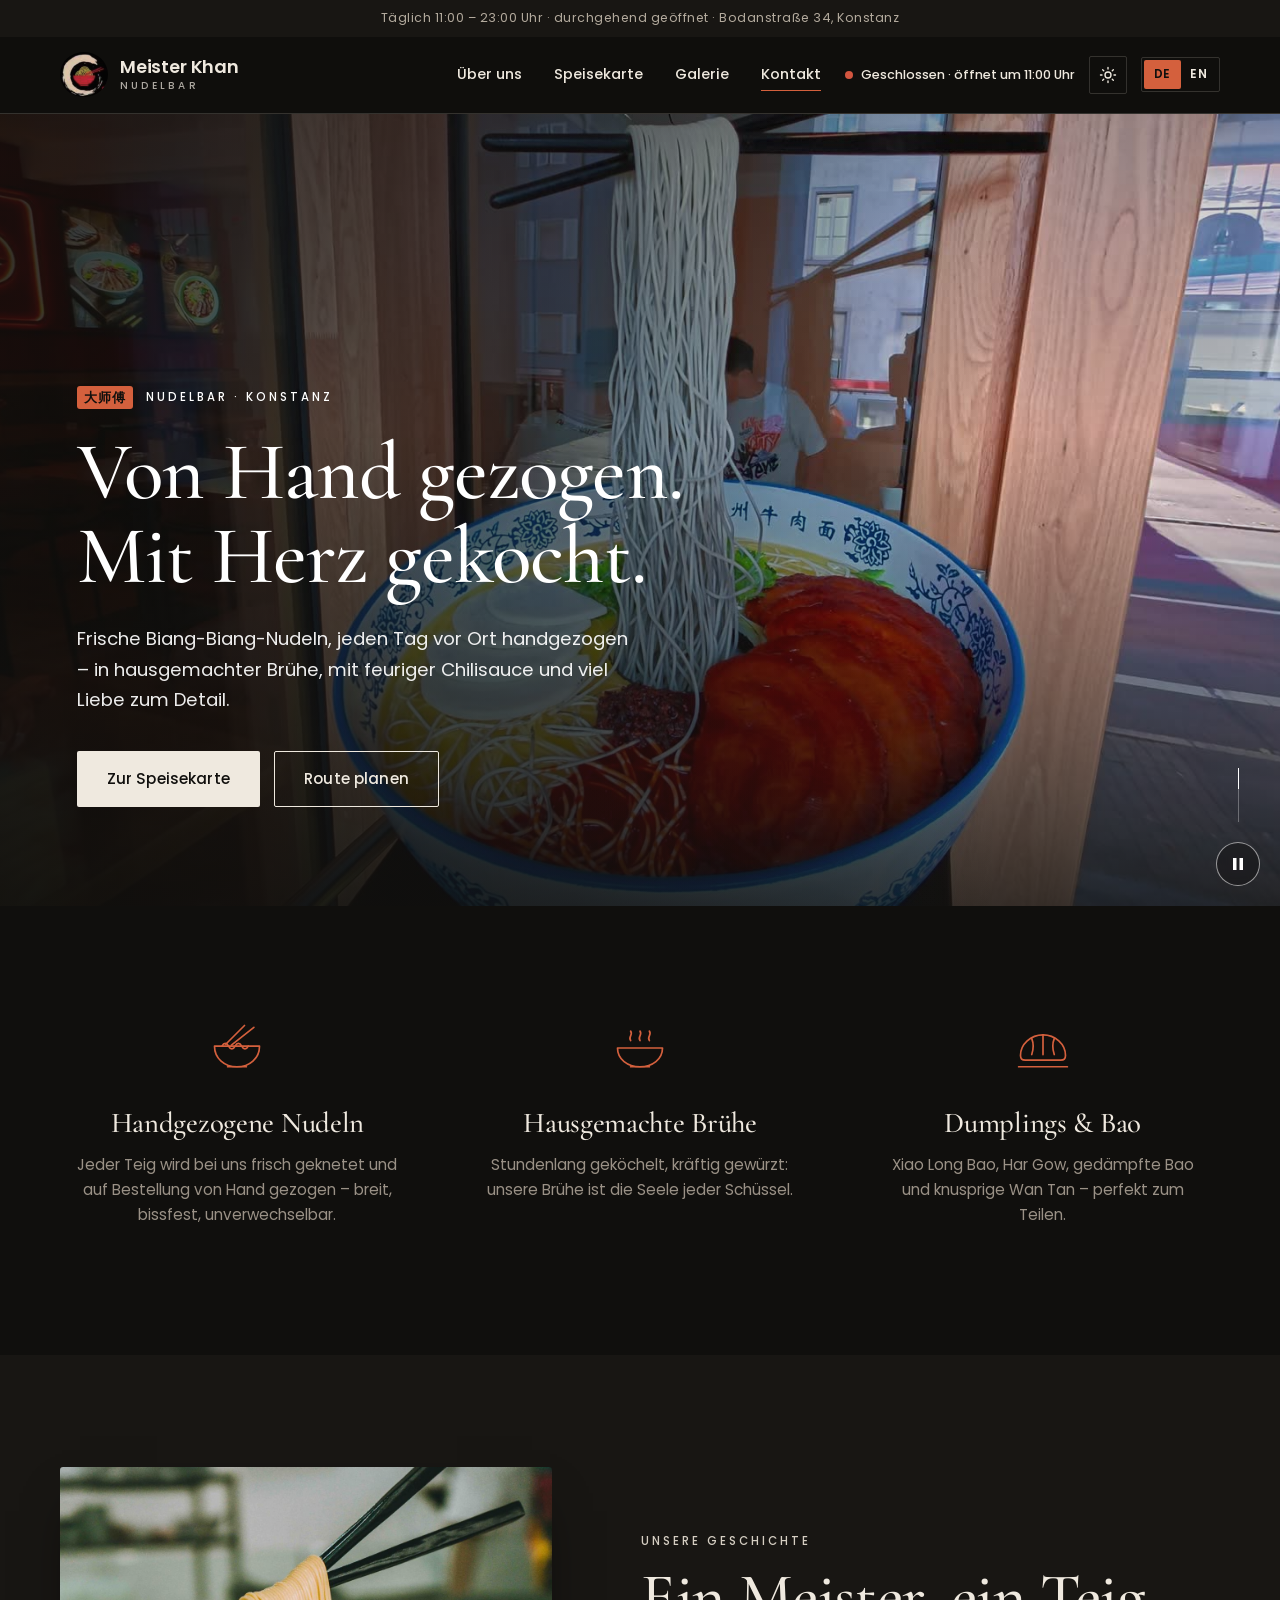
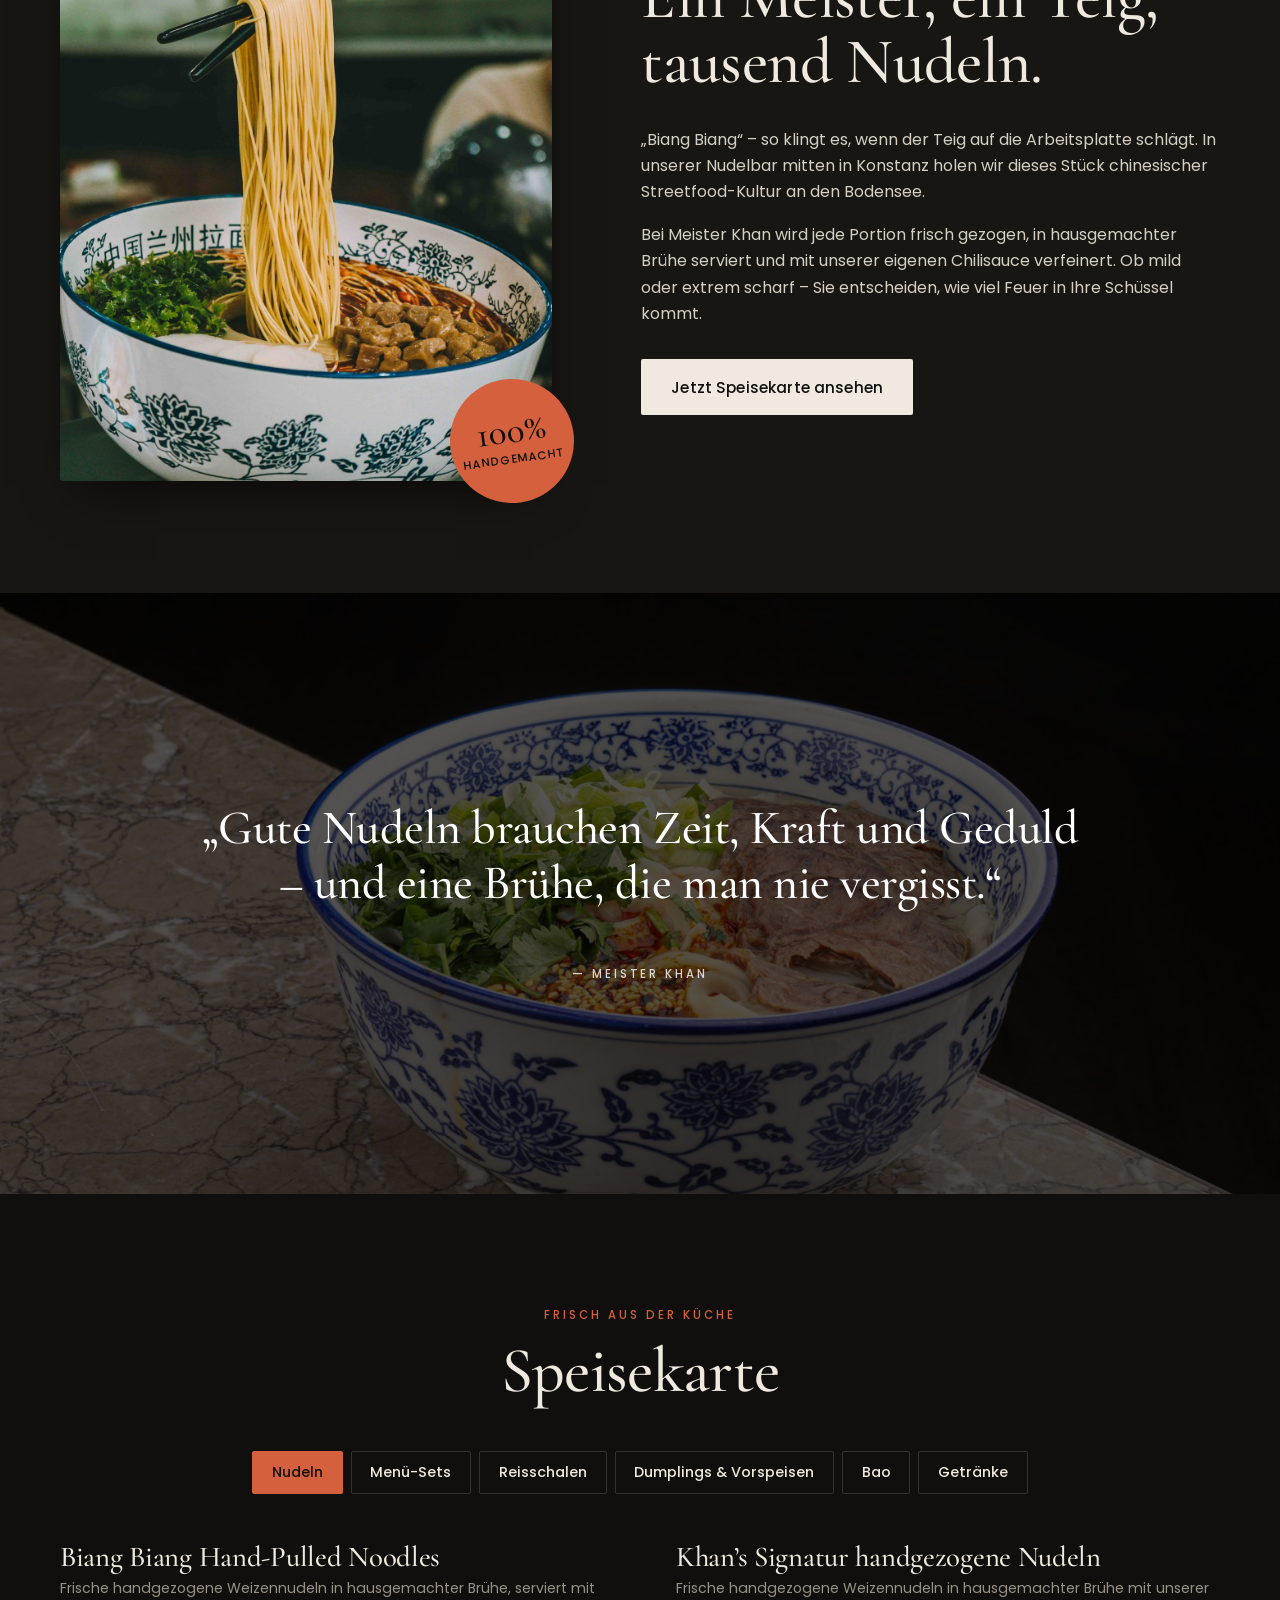
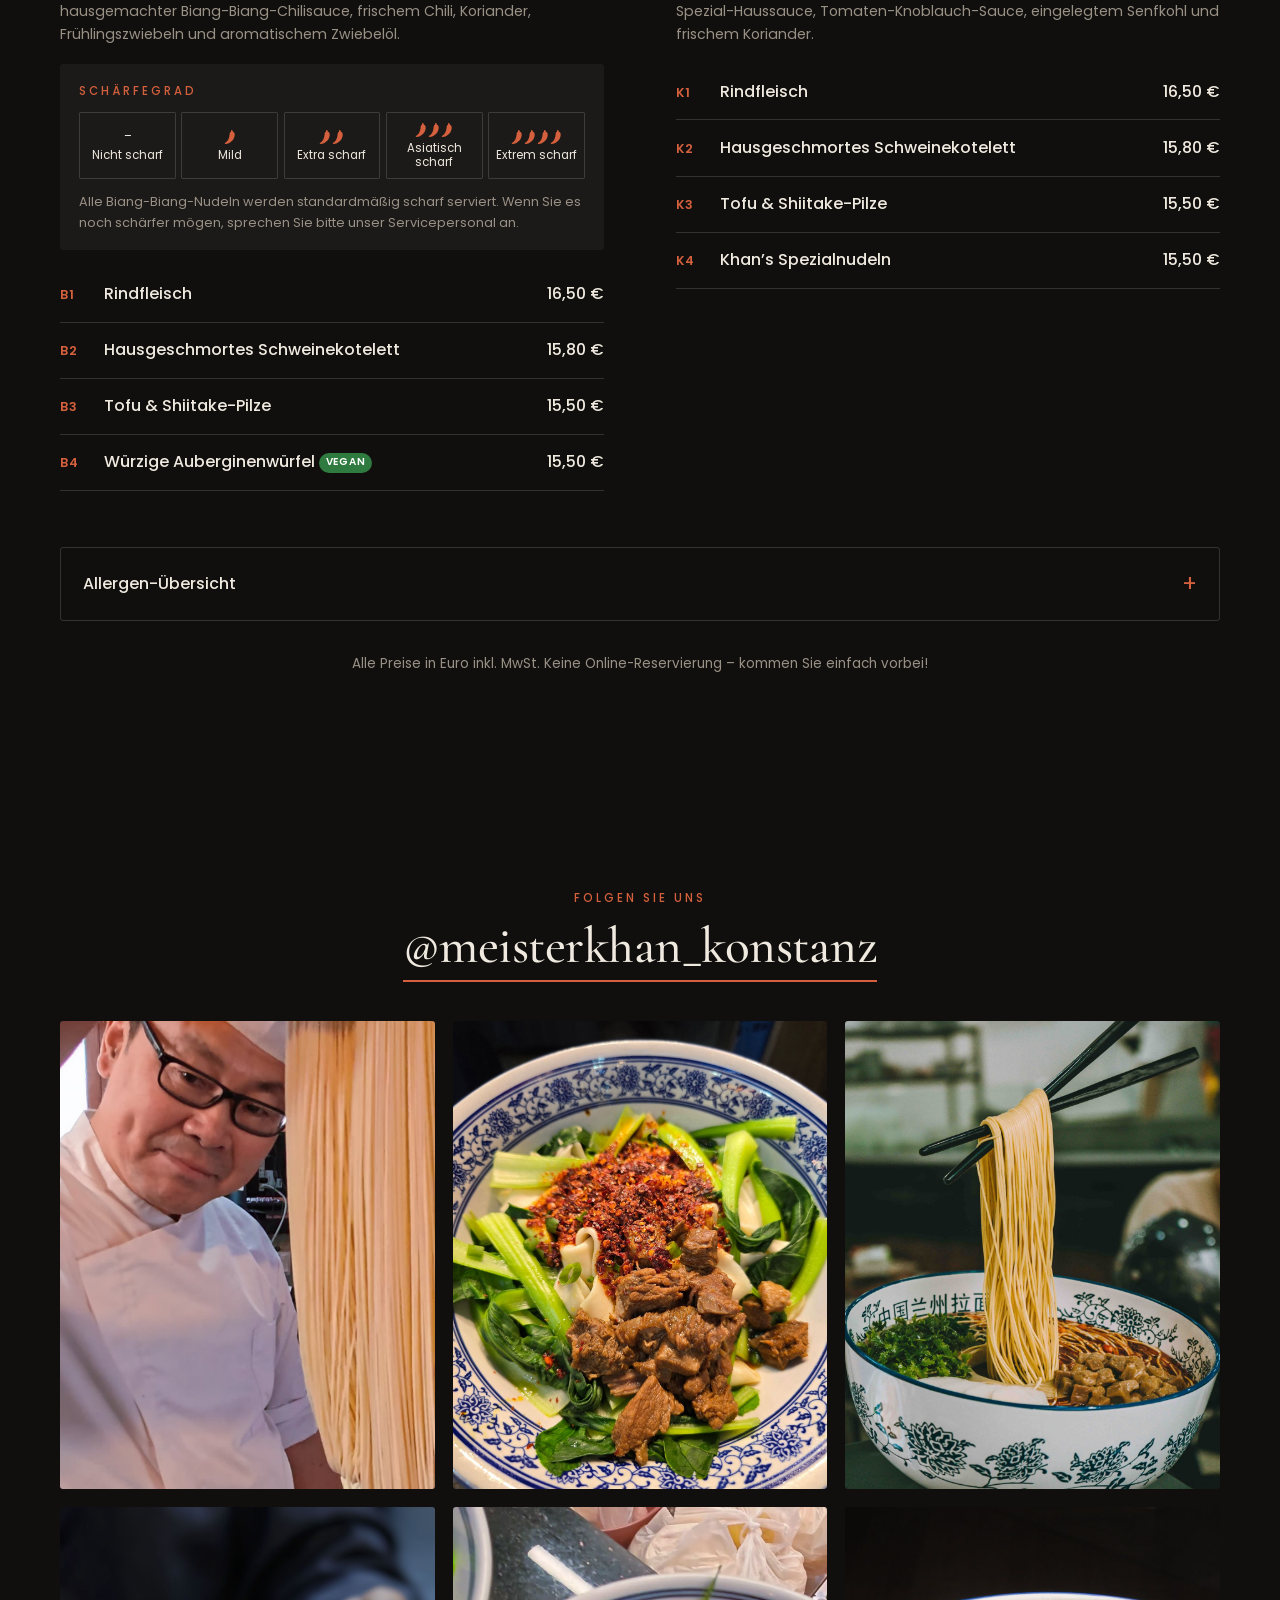
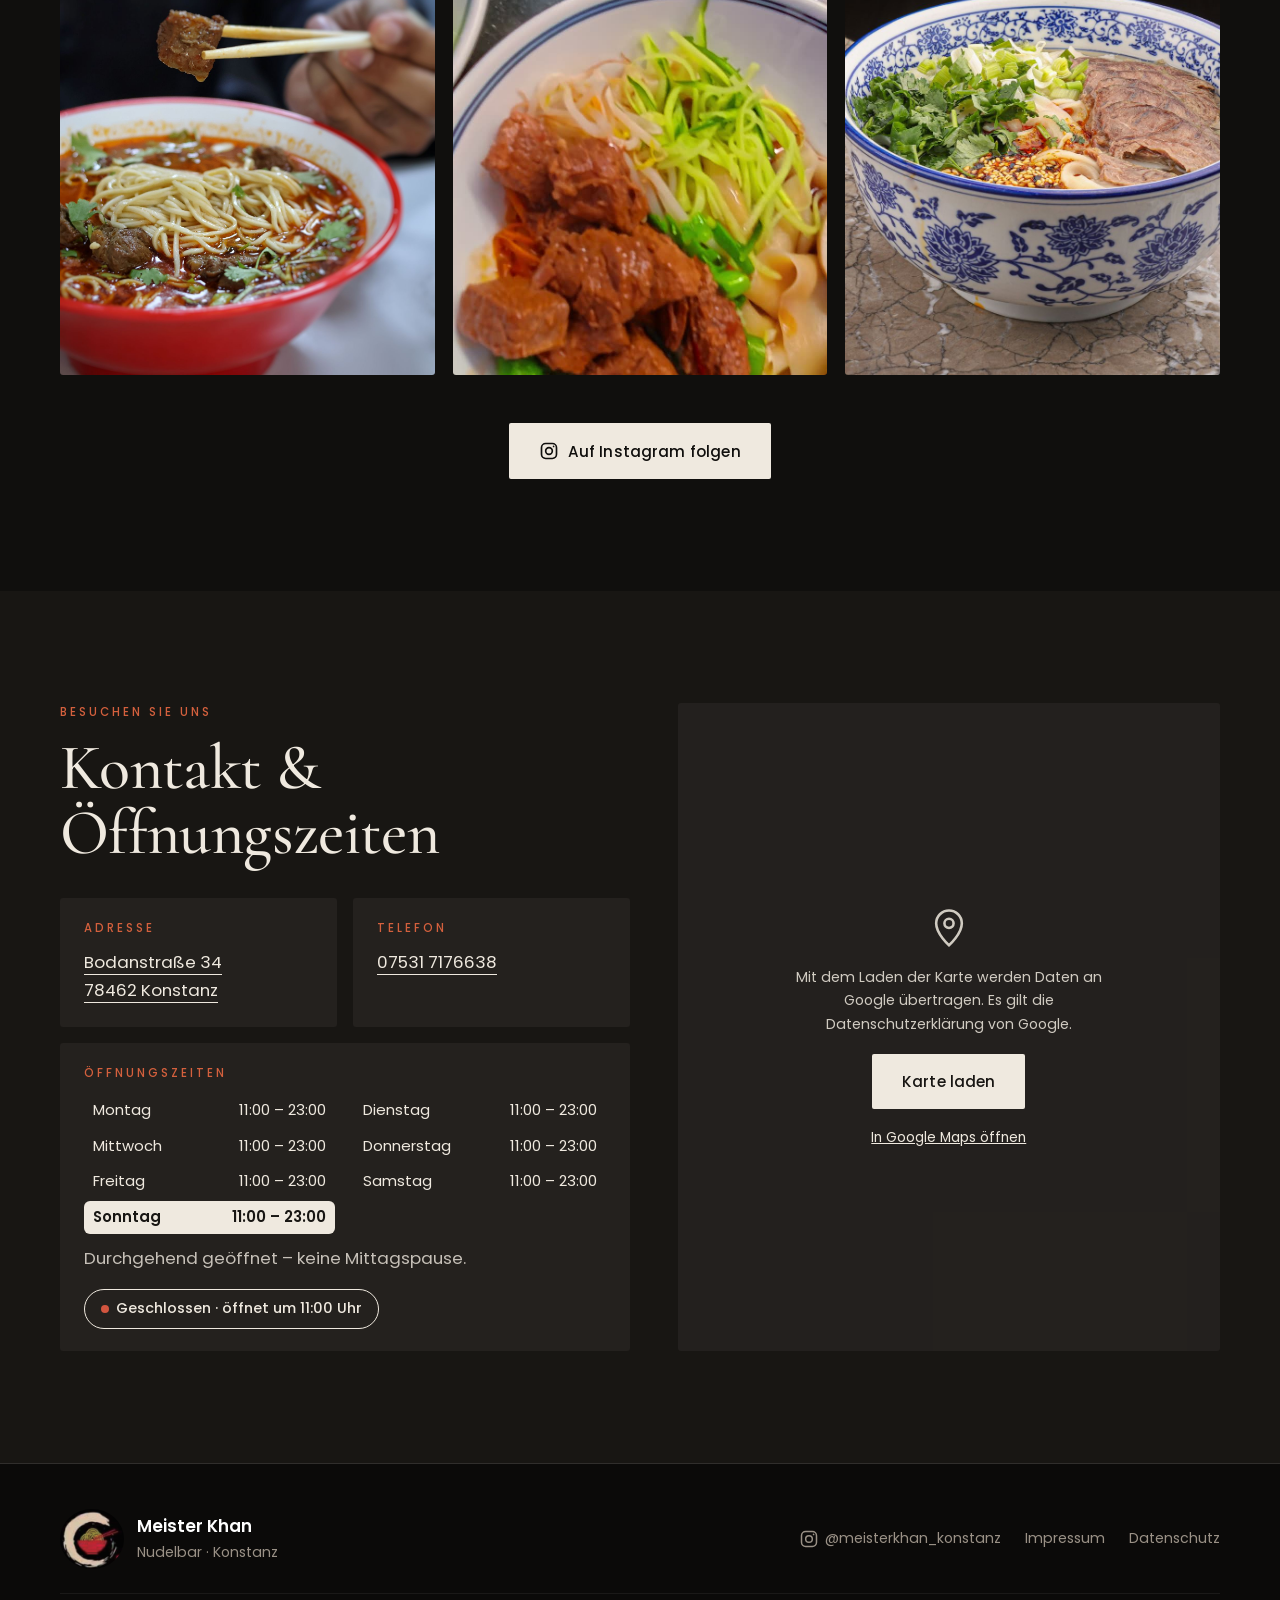
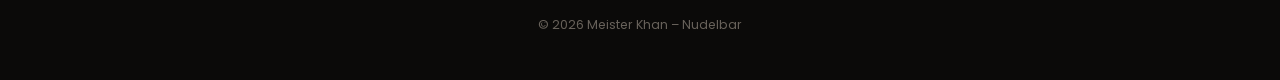
==== commit 15fc6f85: "finish khan website" ====
--- a/index.html
+++ b/index.html
@@ -5,13 +5,15 @@
   <meta name="viewport" content="width=device-width, initial-scale=1" />
   <title>Meister Khan – Nudelbar Konstanz | Handgezogene Nudeln</title>
   <meta name="description" content="Meister Khan Nudelbar in Konstanz: frisch handgezogene Biang-Biang-Nudeln, hausgemachte Brühe, Dumplings und Bao. Täglich 11–23 Uhr, Bodanstraße 34." />
-  <meta name="theme-color" content="#161211" />
+  <meta name="theme-color" content="#100f0d" />
   <meta property="og:title" content="Meister Khan – Nudelbar Konstanz" />
   <meta property="og:description" content="Frisch handgezogene Nudeln, hausgemachte Brühe, Dumplings & Bao. Täglich 11–23 Uhr." />
-  <meta property="og:image" content="images/biang.jpg" />
+  <meta property="og:image" content="assets/images/biang-chili.jpg" />
   <meta property="og:type" content="restaurant" />
-  <link rel="icon" href="images/logo.png" />
-  <link rel="preload" href="fonts/poppins-latin-800-normal.woff2" as="font" type="font/woff2" crossorigin />
+  <link rel="icon" href="assets/images/logo.png" />
+  <link rel="preload" href="assets/images/hero-poster.jpg" as="image" />
+  <script>/* Apply the saved appearance before first paint (dark "Tusche" is the default) */
+  (function(){try{if(localStorage.getItem("mk-theme")==="light"){document.documentElement.setAttribute("data-theme","light");document.querySelector('meta[name="theme-color"]').content="#fbf7ef";}}catch(e){}})();</script>
   <link rel="stylesheet" href="css/style.css" />
   <script type="application/ld+json">
   {
@@ -50,7 +52,7 @@
   <header class="header" id="top">
     <div class="header__inner">
       <a href="#top" class="brand" aria-label="Meister Khan – Nudelbar">
-        <img src="images/logo.png" alt="" class="brand__logo" width="52" height="49" />
+        <img src="assets/images/logo.png" alt="" class="brand__logo" width="52" height="49" />
         <span class="brand__text">
           <span class="brand__name">Meister Khan</span>
           <span class="brand__sub">Nudelbar</span>
@@ -66,6 +68,10 @@
 
       <div class="header__actions">
         <span class="status" data-status aria-live="polite"><span class="status__dot"></span><span class="status__text">&nbsp;</span></span>
+        <button type="button" class="theme-toggle" data-theme-toggle aria-pressed="false" aria-label="Helles Design" title="Helles Design">
+          <svg class="i-sun" viewBox="0 0 24 24" aria-hidden="true"><circle cx="12" cy="12" r="4"/><path d="M12 2v2M12 20v2M4.9 4.9l1.4 1.4M17.7 17.7l1.4 1.4M2 12h2M20 12h2M4.9 19.1l1.4-1.4M17.7 6.3l1.4-1.4"/></svg>
+          <svg class="i-moon" viewBox="0 0 24 24" aria-hidden="true"><path d="M20.5 14.5A8.5 8.5 0 0 1 9.5 3.5a8.5 8.5 0 1 0 11 11Z"/></svg>
+        </button>
         <div class="lang" role="group" aria-label="Sprache / Language">
           <button type="button" class="lang__btn is-active" data-lang="de" aria-pressed="true">DE</button>
           <button type="button" class="lang__btn" data-lang="en" aria-pressed="false">EN</button>
@@ -80,12 +86,12 @@
   <main>
     <!-- Hero -->
     <section class="hero">
-      <img src="images/biang.jpg" alt="" class="hero__plate hero__plate--a" />
-      <img src="images/beefsoup.jpg" alt="" class="hero__plate hero__plate--b" />
-      <svg class="hero__chopsticks" viewBox="0 0 400 60" aria-hidden="true">
-        <rect x="0" y="12" width="400" height="9" rx="4.5" fill="#E8C48A" transform="rotate(-2 200 16)"/>
-        <rect x="0" y="36" width="400" height="9" rx="4.5" fill="#D9AE6C" transform="rotate(1.5 200 40)"/>
-      </svg>
+      <div class="hero__media">
+        <video class="hero__video" autoplay muted loop playsinline preload="auto" poster="assets/images/hero-poster.jpg" aria-hidden="true" tabindex="-1" data-hero-video>
+          <source src="assets/videos/homepage-720.mp4" type="video/mp4" media="(max-width: 900px)" />
+          <source src="assets/videos/homepage-1080.mp4" type="video/mp4" />
+        </video>
+      </div>
       <div class="hero__content">
         <p class="hero__kicker"><span class="stamp" aria-hidden="true">大师傅</span> <span data-i18n="hero.kicker">Nudelbar · Konstanz</span></p>
         <h1 class="hero__title" data-i18n-html="hero.title">Von Hand gezogen.<br />Mit Herz gekocht.</h1>
@@ -95,6 +101,10 @@
           <a href="https://www.google.com/maps/place//data=!4m2!3m1!1s0x479af7272eaac4b5:0x404a371a40345669" target="_blank" rel="noopener" class="btn btn--ghost" data-i18n="hero.cta2">Route planen</a>
         </div>
       </div>
+      <button type="button" class="hero__toggle" data-hero-toggle aria-label="Video pausieren / Pause video" aria-pressed="false">
+        <svg class="i-pause" viewBox="0 0 14 14" aria-hidden="true"><rect x="2" y="1" width="3.5" height="12"/><rect x="8.5" y="1" width="3.5" height="12"/></svg>
+        <svg class="i-play" viewBox="0 0 14 14" aria-hidden="true"><path d="M3 1v12l10-6z"/></svg>
+      </button>
       <a href="#features" class="hero__scroll" aria-label="Weiter scrollen"><span></span></a>
     </section>
 
@@ -123,7 +133,7 @@
     <section class="about" id="about">
       <div class="container about__grid">
         <div class="about__media reveal">
-          <img src="images/pulled.jpg" alt="Handgezogene Nudeln mit Stäbchen" data-i18n-alt="about.alt" loading="lazy" />
+          <img src="assets/images/noodle-lift.jpg" alt="Handgezogene Nudeln mit Stäbchen" data-i18n-alt="about.alt" loading="lazy" width="1200" height="1800" />
           <div class="about__badge">
             <span class="about__badge-big">100%</span>
             <span data-i18n="about.badge">handgemacht</span>
@@ -141,7 +151,7 @@
 
     <!-- Parallax band -->
     <section class="band" aria-label="Zitat">
-      <div class="band__bg" style="background-image:url('images/beefsoup.jpg')"></div>
+      <div class="band__bg" style="background-image:url('assets/images/noodle-soup-porcelain.jpg')"></div>
       <blockquote class="band__quote reveal">
         <p data-i18n="band.q">„Gute Nudeln brauchen Zeit, Kraft und Geduld – und eine Brühe, die man nie vergisst.“</p>
         <cite>— Meister Khan</cite>
@@ -178,12 +188,12 @@
           <h2><a href="https://www.instagram.com/meisterkhan_konstanz/" target="_blank" rel="noopener" class="handle">@meisterkhan_konstanz</a></h2>
         </div>
         <div class="gallery__grid" data-gallery>
-          <button type="button" class="gallery__item"><img src="images/biang.jpg" alt="Biang Biang Nudeln" loading="lazy" /></button>
-          <button type="button" class="gallery__item"><img src="images/dumplings.jpg" alt="Dumplings" loading="lazy" /></button>
-          <button type="button" class="gallery__item"><img src="images/beefsoup.jpg" alt="Rindfleisch-Nudelsuppe" loading="lazy" /></button>
-          <button type="button" class="gallery__item"><img src="images/bao.jpg" alt="Bao" loading="lazy" /></button>
-          <button type="button" class="gallery__item"><img src="images/mapo.jpg" alt="Mapo Tofu" loading="lazy" /></button>
-          <button type="button" class="gallery__item"><img src="images/cucumber.jpg" alt="Chinesischer Gurkensalat" loading="lazy" /></button>
+          <button type="button" class="gallery__item"><img src="assets/images/still-pulling.jpg" alt="Nudeln werden von Hand gezogen" loading="lazy" /></button>
+          <button type="button" class="gallery__item"><img src="assets/images/biang-chili.jpg" alt="Biang-Biang-Nudeln mit Chili und Rindfleisch" loading="lazy" /></button>
+          <button type="button" class="gallery__item"><img src="assets/images/noodle-lift.jpg" alt="Frische Nudeln an Stäbchen" loading="lazy" /></button>
+          <button type="button" class="gallery__item"><img src="assets/images/beef-noodles-chopsticks.jpg" alt="Rindfleisch-Nudelsuppe" loading="lazy" /></button>
+          <button type="button" class="gallery__item"><img src="assets/images/still-bowl.jpg" alt="Angerichtete Nudelschale" loading="lazy" /></button>
+          <button type="button" class="gallery__item"><img src="assets/images/noodle-soup-porcelain.jpg" alt="Nudelsuppe in blau-weißer Porzellanschale" loading="lazy" /></button>
         </div>
         <div class="center">
           <a href="https://www.instagram.com/meisterkhan_konstanz/" target="_blank" rel="noopener" class="btn btn--red">
@@ -234,7 +244,7 @@
   <footer class="footer">
     <div class="container footer__grid">
       <div class="footer__brand">
-        <img src="images/logo.png" alt="" width="64" height="60" />
+        <img src="assets/images/logo.png" alt="" width="64" height="60" />
         <div>
           <strong>Meister Khan</strong>
           <span data-i18n="footer.tag">Nudelbar · Konstanz</span>
--- a/css/style.css
+++ b/css/style.css
@@ -1,297 +1,343 @@
+/* Meister Khan – Nudelbar
+ * Two appearances share one stylesheet:
+ *   dark  · Tusche   – default: ink black, cinematic, serif headlines, a touch of vermilion
+ *   light · Zinnober – opt-in via <html data-theme="light">: warm sand, deep red, same type as dark;
+ *                      every surface is light (header, menu, contact, footer)
+ * The choice is stored in localStorage ("mk-theme") and applied before first paint.
+ */
+
 /* ============ Fonts (self-hosted, DSGVO-friendly) ============ */
 @font-face { font-family: "Poppins"; font-weight: 400; font-display: swap; src: url("../fonts/poppins-latin-400-normal.woff2") format("woff2"); }
 @font-face { font-family: "Poppins"; font-weight: 500; font-display: swap; src: url("../fonts/poppins-latin-500-normal.woff2") format("woff2"); }
 @font-face { font-family: "Poppins"; font-weight: 600; font-display: swap; src: url("../fonts/poppins-latin-600-normal.woff2") format("woff2"); }
 @font-face { font-family: "Poppins"; font-weight: 800; font-display: swap; src: url("../fonts/poppins-latin-800-normal.woff2") format("woff2"); }
 @font-face { font-family: "Bebas Neue"; font-weight: 400; font-display: swap; src: url("../fonts/bebas-neue-latin-400-normal.woff2") format("woff2"); }
-
-/* ============ Tokens ============ */
+@font-face { font-family: "Cormorant Garamond"; font-weight: 500; font-display: swap; src: url("../fonts/cormorant-garamond-latin-500-normal.woff2") format("woff2"); }
+@font-face { font-family: "Cormorant Garamond"; font-weight: 600; font-display: swap; src: url("../fonts/cormorant-garamond-latin-600-normal.woff2") format("woff2"); }
+
+/* ============ Theme tokens ============ */
+/* Dark · Tusche (default) */
 :root {
-  --red: #d8231b;
-  --red-dark: #a5160f;
-  --cream: #fff0d4;
-  --paper: #fffaf1;
-  --ink: #161211;
-  --ink-2: #2a2321;
-  --muted: #6d625c;
-  --gold: #e8c48a;
-  --line: rgba(22, 18, 17, .12);
-  --radius: 18px;
+  color-scheme: dark;
+  --bg: #100f0d; --bg-alt: #181613; --ink: #efe9df; --ink-soft: #d6cfc3; --muted: #9a9186;
+  --accent: #d4603d; --accent-strong: #e27c5b; --on-accent: #100f0d; --line: rgba(239, 233, 223, .16);
+  --head-bg: rgba(16, 15, 13, .9); --head-solid: #100f0d; --head-fg: #efe9df;
+  --ribbon-bg: #181613; --ribbon-fg: #b3aa9d;
+  --btn-bg: #efe9df; --btn-fg: #100f0d; --btn-hover: #ffffff;
+  --hero-fg: #fff; --hero-btn-bg: #efe9df; --hero-btn-fg: #100f0d; --hero-ghost: #efe9df;
+  --hero-shade: linear-gradient(90deg, rgba(16, 15, 13, .82) 0%, rgba(16, 15, 13, .5) 45%, rgba(16, 15, 13, 0) 78%), linear-gradient(180deg, rgba(16, 15, 13, .25) 0%, rgba(16, 15, 13, 0) 40%, rgba(16, 15, 13, .8) 100%);
+  --menu-bg: #100f0d; --menu-fg: #efe9df; --menu-muted: #9a9186; --menu-line: rgba(239, 233, 223, .16);
+  --menu-soft: rgba(239, 233, 223, .05); --menu-card: #181613; --menu-price: #efe9df; --menu-code: #d4603d;
+  --visit-bg: #181613; --visit-fg: #efe9df; --visit-card: rgba(239, 233, 223, .05); --visit-label: #d4603d;
+  --visit-btn-bg: #efe9df; --visit-btn-fg: #181613; --today-bg: #efe9df; --today-fg: #181613;
+  --foot-bg: #0b0a09; --foot-fg: #9a9186; --foot-strong: #ffffff; --foot-line: rgba(255, 255, 255, .1);
+  --f-head: "Cormorant Garamond", "Times New Roman", serif; --w-head: 500; --ls-head: -.01em; --tt-head: none; --lh-head: 1.02;
+  --h1: clamp(3rem, 6.4vw, 5.6rem); --h2: clamp(2.5rem, 5.2vw, 4rem); --h3: 1.8rem;
+  --label-size: .72rem; --label-ls: .26em; --label-w: 500;
+  --radius: 3px; --radius-btn: 2px;
+  --shadow: 0 24px 50px -20px rgba(0, 0, 0, .7);
+  --container: 1160px; --header-h: 76px;
+  --sans: "Poppins", system-ui, -apple-system, "Segoe UI", Roboto, sans-serif;
+}
+
+/* Light · Zinnober, with the formerly dark sections turned light */
+[data-theme="light"] {
+  color-scheme: light;
+  --bg: #f4ede1; --bg-alt: #fbf7ef; --ink: #1c1917; --ink-soft: #33302c; --muted: #6f665d;
+  --accent: #a3271f; --accent-strong: #84201a; --on-accent: #fff7ea; --line: rgba(28, 25, 23, .14);
+  --head-bg: rgba(251, 247, 239, .92); --head-solid: #fbf7ef; --head-fg: #1c1917;
+  --ribbon-bg: #a3271f; --ribbon-fg: #fff7ea;
+  --btn-bg: #a3271f; --btn-fg: #fff7ea; --btn-hover: #84201a;
+  --hero-btn-bg: #fff7ea; --hero-btn-fg: #1c1917; --hero-ghost: #fff7ea;
+  --hero-shade: linear-gradient(180deg, rgba(15, 12, 10, .55) 0%, rgba(15, 12, 10, .45) 45%, rgba(15, 12, 10, .72) 100%);
+  --menu-bg: #fbf7ef; --menu-fg: #1c1917; --menu-muted: #6f665d; --menu-line: rgba(28, 25, 23, .13);
+  --menu-soft: rgba(163, 39, 31, .06); --menu-card: #f4ede1; --menu-price: #1c1917; --menu-code: #a3271f;
+  --visit-bg: #ede3d2; --visit-fg: #1c1917; --visit-card: #fbf7ef; --visit-label: #a3271f;
+  --visit-btn-bg: #a3271f; --visit-btn-fg: #fff7ea; --today-bg: #a3271f; --today-fg: #fff7ea;
+  --foot-bg: #f4ede1; --foot-fg: #5c544b; --foot-strong: #1c1917; --foot-line: rgba(28, 25, 23, .12);
+  --radius: 10px; --radius-btn: 6px;
   --shadow: 0 18px 40px -18px rgba(22, 18, 17, .35);
-  --container: 1160px;
-  --header-h: 76px;
-  --display: "Bebas Neue", "Impact", sans-serif;
-  --sans: "Poppins", system-ui, -apple-system, "Segoe UI", Roboto, sans-serif;
 }
 
 /* ============ Base ============ */
 *, *::before, *::after { box-sizing: border-box; }
 html { scroll-behavior: smooth; scroll-padding-top: var(--header-h); -webkit-text-size-adjust: 100%; }
-body { margin: 0; font-family: var(--sans); color: var(--ink); background: var(--paper); line-height: 1.6; overflow-x: hidden; }
-img { max-width: 100%; display: block; }
+body { margin: 0; font-family: var(--sans); color: var(--ink); background: var(--bg); line-height: 1.65; overflow-x: hidden; -webkit-font-smoothing: antialiased; }
+img, video { max-width: 100%; display: block; }
 a { color: inherit; }
-h1, h2, h3 { line-height: 1.1; margin: 0 0 .5em; }
-h2 { font-size: clamp(2rem, 4.5vw, 3.2rem); font-weight: 800; letter-spacing: -.02em; }
+h1, h2, h3 { font-family: var(--f-head); font-weight: var(--w-head); letter-spacing: var(--ls-head); text-transform: var(--tt-head); line-height: var(--lh-head); margin: 0 0 .5em; }
+h2 { font-size: var(--h2); }
 p { margin: 0 0 1em; }
 button { font: inherit; cursor: pointer; }
-:focus-visible { outline: 3px solid var(--gold); outline-offset: 3px; }
-.container { width: min(var(--container), 100% - 32px); margin-inline: auto; }
+:focus-visible { outline: 2px solid currentColor; outline-offset: 3px; }
+.container { width: min(var(--container), 100% - 40px); margin-inline: auto; }
 .center { text-align: center; }
-.eyebrow { font-family: var(--display); font-size: 1.25rem; letter-spacing: .12em; color: var(--red); margin-bottom: .4em; }
-.eyebrow--light { color: var(--gold); }
-.section-head { text-align: center; margin-bottom: 2.5rem; }
+.eyebrow { font-size: var(--label-size); font-weight: var(--label-w); letter-spacing: var(--label-ls); text-transform: uppercase; color: var(--accent); margin-bottom: 1.1em; }
+.section-head { text-align: center; margin-bottom: 3rem; }
 
 /* Buttons */
 .btn {
   display: inline-flex; align-items: center; gap: .55em;
-  padding: .85em 1.7em; border-radius: 999px; border: 2px solid transparent;
-  font-weight: 600; text-decoration: none; transition: transform .2s, background .2s, color .2s, box-shadow .2s;
+  padding: .95em 1.9em; border-radius: var(--radius-btn); border: 1.5px solid transparent;
+  font-weight: 500; font-size: .95rem; letter-spacing: .01em; text-decoration: none;
+  transition: transform .2s, background .2s, color .2s, border-color .2s;
 }
 .btn:hover { transform: translateY(-2px); }
-.btn--light { background: var(--cream); color: var(--red-dark); box-shadow: 0 10px 24px -10px rgba(0,0,0,.4); }
-.btn--light:hover { background: #fff; }
-.btn--ghost { border-color: var(--cream); color: var(--cream); }
-.btn--ghost:hover { background: var(--cream); color: var(--red-dark); }
-.btn--red { background: var(--red); color: #fff; }
-.btn--red:hover { background: var(--red-dark); }
+.btn--red { background: var(--btn-bg); color: var(--btn-fg); }
+.btn--red:hover { background: var(--btn-hover); }
+.btn--light { background: var(--hero-btn-bg); color: var(--hero-btn-fg); }
+.btn--light:hover { filter: brightness(1.08); }
+.btn--ghost { border-color: var(--hero-ghost); color: var(--hero-ghost); }
+.btn--ghost:hover { background: var(--hero-ghost); color: var(--hero-btn-fg); }
 .btn__icon { width: 20px; height: 20px; fill: none; stroke: currentColor; stroke-width: 2; }
 .btn__icon .fill, .footer svg .fill { fill: currentColor; stroke: none; }
 
 /* ============ Ribbon & Header ============ */
-.ribbon { background: var(--red-dark); color: var(--cream); text-align: center; font-size: .82rem; font-weight: 500; padding: .45rem 16px; }
-.header { position: sticky; top: 0; z-index: 50; background: rgba(22, 18, 17, .96); backdrop-filter: blur(8px); color: #fff; }
-.header__inner { width: min(var(--container), 100% - 32px); margin-inline: auto; height: var(--header-h); display: flex; align-items: center; gap: 1.5rem; }
-.brand { display: flex; align-items: center; gap: .7rem; text-decoration: none; margin-right: auto; }
-.brand__logo { width: 52px; height: auto; border-radius: 50%; }
+.ribbon { background: var(--ribbon-bg); color: var(--ribbon-fg); text-align: center; font-size: .78rem; letter-spacing: .04em; padding: .5rem 16px; }
+.header { position: sticky; top: 0; z-index: 50; background: var(--head-bg); backdrop-filter: blur(12px); -webkit-backdrop-filter: blur(12px); color: var(--head-fg); border-bottom: 1px solid var(--line); }
+.header__inner { width: min(var(--container), 100% - 40px); margin-inline: auto; height: var(--header-h); display: flex; align-items: center; gap: 1.5rem; }
+.brand { display: flex; align-items: center; gap: .75rem; text-decoration: none; margin-right: auto; }
+.brand__logo { width: 48px; height: auto; border-radius: 50%; }
 .brand__text { display: flex; flex-direction: column; line-height: 1; }
-.brand__name { font-weight: 800; font-size: 1.25rem; letter-spacing: -.01em; }
-.brand__sub { font-family: var(--display); letter-spacing: .2em; color: var(--gold); font-size: .95rem; margin-top: 3px; }
-.nav { display: flex; gap: 1.8rem; }
-.nav a { text-decoration: none; font-weight: 500; font-size: .95rem; position: relative; padding: .3rem 0; }
-.nav a::after { content: ""; position: absolute; left: 0; bottom: 0; width: 100%; height: 2px; background: var(--red); transform: scaleX(0); transition: transform .25s; transform-origin: left; }
+.brand__name { font-weight: 600; font-size: 1.12rem; letter-spacing: -.01em; }
+.brand__sub { font-size: .64rem; font-weight: 500; letter-spacing: .3em; text-transform: uppercase; opacity: .7; margin-top: 5px; }
+.nav { display: flex; gap: 2rem; }
+.nav a { text-decoration: none; font-weight: 500; font-size: .9rem; position: relative; padding: .3rem 0; }
+.nav a::after { content: ""; position: absolute; left: 0; bottom: 0; width: 100%; height: 1.5px; background: var(--accent); transform: scaleX(0); transition: transform .25s; transform-origin: left; }
 .nav a:hover::after, .nav a.is-active::after { transform: scaleX(1); }
 .header__actions { display: flex; align-items: center; gap: .9rem; }
 
 .status { display: inline-flex; align-items: center; gap: .45rem; font-size: .8rem; font-weight: 500; white-space: nowrap; }
-.status__dot { width: 9px; height: 9px; border-radius: 50%; background: #999; flex: none; }
+.status__dot { width: 8px; height: 8px; border-radius: 50%; background: #999; flex: none; }
 .status.is-open .status__dot { background: #36c96b; box-shadow: 0 0 0 0 rgba(54, 201, 107, .7); animation: pulse 2s infinite; }
-.status.is-closed .status__dot { background: var(--red); }
+.status.is-closed .status__dot { background: #d2553f; }
 @keyframes pulse { 70% { box-shadow: 0 0 0 8px rgba(54, 201, 107, 0); } 100% { box-shadow: 0 0 0 0 rgba(54, 201, 107, 0); } }
 
-.lang { display: inline-flex; background: rgba(255,255,255,.1); border-radius: 999px; padding: 3px; }
-.lang__btn { border: 0; background: transparent; color: #fff; font-weight: 600; font-size: .8rem; padding: .35em .8em; border-radius: 999px; transition: background .2s, color .2s; }
-.lang__btn.is-active { background: var(--red); }
-
-.burger { display: none; width: 42px; height: 42px; border: 0; background: transparent; padding: 9px; flex-direction: column; justify-content: space-between; }
-.burger span { display: block; height: 2px; background: #fff; border-radius: 2px; transition: transform .3s, opacity .3s; }
+.lang { display: inline-flex; border: 1px solid var(--line); border-radius: var(--radius-btn); padding: 2px; }
+.lang__btn { border: 0; background: transparent; color: inherit; font-weight: 600; font-size: .74rem; letter-spacing: .06em; padding: .4em .8em; border-radius: var(--radius-btn); transition: background .2s, color .2s; }
+.lang__btn.is-active { background: var(--accent); color: var(--on-accent); }
+
+.burger { display: none; width: 42px; height: 42px; border: 0; background: transparent; padding: 10px 9px; flex-direction: column; justify-content: space-between; }
+.burger span { display: block; height: 1.5px; background: var(--head-fg); border-radius: 2px; transition: transform .3s, opacity .3s; }
 .burger[aria-expanded="true"] span:nth-child(1) { transform: translateY(10px) rotate(45deg); }
 .burger[aria-expanded="true"] span:nth-child(2) { opacity: 0; }
 .burger[aria-expanded="true"] span:nth-child(3) { transform: translateY(-10px) rotate(-45deg); }
 
-/* ============ Hero ============ */
+/* ============ Hero (looping video) ============ */
 .hero {
-  position: relative; overflow: hidden; background: var(--red); color: #fff;
-  min-height: calc(100svh - var(--header-h) - 30px); display: grid; place-items: center; padding: 5rem 16px 6rem; text-align: center;
-  background-image: radial-gradient(circle at 20% 20%, rgba(255,255,255,.08), transparent 45%), radial-gradient(circle at 80% 90%, rgba(0,0,0,.18), transparent 50%);
-}
+  position: relative; overflow: hidden; background: #0c0b0a; color: var(--hero-fg);
+  min-height: calc(100svh - var(--header-h) - 32px); display: grid; align-items: end; justify-items: start; text-align: left;
+  padding: 6rem clamp(20px, 6vw, 96px) clamp(4.5rem, 11vh, 8rem);
+}
+.hero__media { position: absolute; inset: 0; background: #0c0b0a url("../assets/images/hero-poster.jpg") center / cover no-repeat; }
+.hero__video { width: 100%; height: 100%; object-fit: cover; }
+.hero__media::after { content: ""; position: absolute; inset: 0; background: var(--hero-shade); pointer-events: none; }
 .hero__content { position: relative; z-index: 2; max-width: 820px; }
-.hero__kicker { display: inline-flex; align-items: center; gap: .7rem; font-family: var(--display); letter-spacing: .18em; font-size: 1.3rem; color: var(--cream); }
-.stamp { font-family: "Microsoft YaHei", "PingFang SC", "Noto Sans SC", sans-serif; letter-spacing: 0; font-size: .85rem; background: var(--cream); color: var(--red); padding: .2em .45em; border-radius: 4px; line-height: 1.2; font-weight: 700; }
-.hero__title { font-size: clamp(2.6rem, 8vw, 6rem); font-weight: 800; letter-spacing: -.03em; margin: .2em 0 .35em; text-shadow: 0 6px 30px rgba(0,0,0,.18); }
-.hero__lead { font-size: clamp(1rem, 1.8vw, 1.2rem); max-width: 620px; margin: 0 auto 2rem; opacity: .95; }
-.hero__cta { display: flex; gap: 1rem; justify-content: center; flex-wrap: wrap; }
-.hero__plate { position: absolute; border-radius: 50%; object-fit: cover; aspect-ratio: 1; border: 10px solid #fff; box-shadow: var(--shadow); z-index: 1; }
-.hero__plate--a { width: clamp(200px, 26vw, 380px); top: -70px; right: -60px; animation: float 9s ease-in-out infinite; }
-.hero__plate--b { width: clamp(180px, 22vw, 320px); bottom: -80px; left: -70px; animation: float 11s ease-in-out infinite reverse; }
-.hero__chopsticks { position: absolute; width: clamp(220px, 30vw, 420px); top: 42%; left: -60px; transform: rotate(-24deg); opacity: .9; z-index: 1; filter: drop-shadow(0 6px 8px rgba(0,0,0,.25)); }
-@keyframes float { 50% { transform: translateY(14px) rotate(4deg); } }
-.hero__scroll { position: absolute; bottom: 22px; left: 50%; transform: translateX(-50%); width: 28px; height: 44px; border: 2px solid rgba(255,255,255,.7); border-radius: 20px; z-index: 2; }
-.hero__scroll span { position: absolute; left: 50%; top: 8px; width: 4px; height: 8px; margin-left: -2px; background: #fff; border-radius: 2px; animation: scroll 1.8s infinite; }
-@keyframes scroll { 0% { opacity: 0; transform: translateY(0); } 40% { opacity: 1; } 100% { opacity: 0; transform: translateY(14px); } }
+.hero__kicker { display: inline-flex; align-items: center; gap: .8rem; font-size: var(--label-size); font-weight: var(--label-w); letter-spacing: var(--label-ls); text-transform: uppercase; margin-bottom: 1.4rem; }
+.stamp { font-family: "Microsoft YaHei", "PingFang SC", "Noto Sans SC", sans-serif; letter-spacing: .08em; font-size: .8rem; background: var(--accent); color: var(--on-accent); padding: .3em .55em; border-radius: 3px; line-height: 1.2; font-weight: 700; }
+.hero__title { font-size: var(--h1); margin: 0 0 .32em; }
+.hero__lead { font-size: clamp(1rem, 1.5vw, 1.15rem); max-width: 560px; margin: 0 0 2.2rem; opacity: .92; }
+.hero__cta { display: flex; gap: .9rem; justify-content: flex-start; flex-wrap: wrap; }
+.hero__toggle { position: absolute; right: 20px; bottom: 20px; z-index: 3; width: 44px; height: 44px; border-radius: 50%; border: 1px solid rgba(255, 255, 255, .55); background: rgba(12, 11, 10, .35); color: #fff; display: grid; place-items: center; backdrop-filter: blur(6px); -webkit-backdrop-filter: blur(6px); transition: background .2s; }
+.hero__toggle:hover { background: rgba(12, 11, 10, .65); }
+.hero__toggle svg { width: 14px; height: 14px; fill: currentColor; }
+.hero__toggle .i-play, .hero__toggle.is-paused .i-pause { display: none; }
+.hero__toggle.is-paused .i-play { display: block; }
+.hero__scroll { position: absolute; bottom: 84px; right: 41px; width: 1px; height: 54px; margin-left: -.5px; background: rgba(255, 255, 255, .3); z-index: 2; overflow: hidden; }
+.hero__scroll span { position: absolute; left: 0; top: 0; width: 100%; height: 40%; background: #fff; animation: scroll 2s ease-in-out infinite; }
+@keyframes scroll { 0% { transform: translateY(-100%); } 100% { transform: translateY(260%); } }
+
+/* Light · Zinnober: same layout and type, soft shadow for the brighter video overlay */
+[data-theme="light"] .hero__title { text-shadow: 0 4px 40px rgba(0, 0, 0, .35); }
 
 /* ============ Features ============ */
-.features { padding: 5.5rem 0; background: #fff; }
-.features__grid { display: grid; grid-template-columns: repeat(3, 1fr); gap: 2.5rem; }
+.features { padding: 6rem 0; background: var(--bg); }
+.features__grid { display: grid; grid-template-columns: repeat(3, 1fr); gap: 3rem; }
 .feature { text-align: center; padding: 1rem; }
-.feature__icon { width: 84px; height: 84px; margin: 0 auto 1.1rem; fill: none; stroke: var(--red); stroke-width: 2.4; stroke-linecap: round; stroke-linejoin: round; transition: transform .4s; }
-.feature:hover .feature__icon { transform: translateY(-6px) rotate(-4deg); }
-.feature h3 { font-size: 1.3rem; font-weight: 800; }
-.feature p { color: var(--muted); max-width: 320px; margin-inline: auto; }
+.feature__icon { width: 60px; height: 60px; margin: 0 auto 1.4rem; fill: none; stroke: var(--accent); stroke-width: 1.8; stroke-linecap: round; stroke-linejoin: round; transition: transform .4s; }
+.feature:hover .feature__icon { transform: translateY(-6px); }
+.feature h3 { font-size: var(--h3); }
+.feature p { color: var(--muted); max-width: 320px; margin-inline: auto; font-size: .95rem; }
 
 /* ============ About ============ */
-.about { padding: 6rem 0; background: var(--cream); }
-.about__grid { display: grid; grid-template-columns: 1fr 1fr; gap: 4.5rem; align-items: center; }
+.about { padding: 7rem 0; background: var(--bg-alt); }
+.about__grid { display: grid; grid-template-columns: .85fr 1fr; gap: clamp(3rem, 7vw, 6.5rem); align-items: center; }
 .about__media { position: relative; }
-.about__media img { border-radius: var(--radius); box-shadow: var(--shadow); aspect-ratio: 4/3.2; object-fit: cover; width: 100%; }
-.about__badge { position: absolute; right: -22px; bottom: -22px; width: 132px; height: 132px; border-radius: 50%; background: var(--red); color: #fff; display: flex; flex-direction: column; align-items: center; justify-content: center; text-align: center; font-size: .82rem; font-weight: 600; box-shadow: var(--shadow); transform: rotate(-8deg); }
-.about__badge-big { font-size: 2rem; font-weight: 800; line-height: 1; }
-.about__text p { color: var(--ink-2); }
-.about__text .btn { margin-top: .6rem; }
+.about__media img { border-radius: var(--radius); box-shadow: var(--shadow); aspect-ratio: 4 / 5; object-fit: cover; width: 100%; height: auto; }
+.about__badge { position: absolute; right: -22px; bottom: -22px; width: 124px; height: 124px; border-radius: 50%; background: var(--accent); color: var(--on-accent); display: flex; flex-direction: column; align-items: center; justify-content: center; text-align: center; font-size: .72rem; font-weight: 500; letter-spacing: .08em; text-transform: uppercase; transform: rotate(-8deg); }
+.about__badge-big { font-family: var(--f-head); font-size: 2.3rem; font-weight: var(--w-head); line-height: 1; letter-spacing: 0; }
+.about__text p { color: var(--ink-soft); }
+.about__text .btn { margin-top: 1rem; }
 
 /* ============ Band ============ */
-.band { position: relative; padding: 8rem 16px; overflow: hidden; color: #fff; text-align: center; }
-.band__bg { position: absolute; inset: -15% 0; background-size: cover; background-position: center; filter: brightness(.38) saturate(1.1) blur(2px); transform: translateY(var(--parallax, 0)); will-change: transform; }
-.band__quote { position: relative; max-width: 820px; margin: 0 auto; }
-.band__quote p { font-size: clamp(1.4rem, 3.2vw, 2.3rem); font-weight: 600; line-height: 1.3; }
-.band__quote cite { font-family: var(--display); letter-spacing: .2em; color: var(--gold); font-style: normal; font-size: 1.3rem; }
+.band { position: relative; padding: clamp(7rem, 18vw, 13rem) 20px; overflow: hidden; color: #fff; text-align: center; background: #0c0b0a; }
+.band__bg { position: absolute; inset: -15% 0; background-size: cover; background-position: center; filter: brightness(.34); transform: translateY(var(--parallax, 0)); will-change: transform; }
+.band__quote { position: relative; max-width: 880px; margin: 0 auto; }
+.band__quote p { font-family: var(--f-head); font-weight: var(--w-head); letter-spacing: var(--ls-head); text-transform: var(--tt-head); font-size: clamp(1.7rem, 3.8vw, 3rem); line-height: 1.15; }
+.band__quote cite { font-style: normal; font-size: var(--label-size); font-weight: var(--label-w); letter-spacing: var(--label-ls); text-transform: uppercase; opacity: .8; }
 
 /* ============ Menu ============ */
-.menu { padding: 6rem 0 5rem; background: var(--ink); color: #f6efe6; }
-.menu h2 { color: #fff; }
-.tabs { display: flex; flex-wrap: wrap; justify-content: center; gap: .6rem; margin-bottom: 2.5rem; }
-.tab { border: 2px solid rgba(255,255,255,.18); background: transparent; color: #f6efe6; padding: .6em 1.3em; border-radius: 999px; font-weight: 600; font-size: .92rem; transition: all .2s; }
-.tab:hover { border-color: var(--gold); }
-.tab[aria-selected="true"] { background: var(--red); border-color: var(--red); color: #fff; }
+.menu { padding: 7rem 0 5.5rem; background: var(--menu-bg); color: var(--menu-fg); }
+.tabs { display: flex; flex-wrap: wrap; justify-content: center; gap: .5rem; margin-bottom: 3rem; }
+.tab { border: 1px solid var(--menu-line); background: transparent; color: var(--menu-fg); padding: .6em 1.3em; border-radius: var(--radius-btn); font-weight: 500; font-size: .9rem; transition: all .2s; }
+.tab:hover { border-color: var(--menu-fg); }
+.tab[aria-selected="true"] { background: var(--accent); border-color: var(--accent); color: var(--on-accent); }
 
 .panel { animation: fadeUp .45s ease both; }
 .panel[hidden] { display: none; }
 @keyframes fadeUp { from { opacity: 0; transform: translateY(12px); } to { opacity: 1; transform: none; } }
-.panel__groups { display: grid; grid-template-columns: repeat(2, 1fr); gap: 2.5rem 3.5rem; }
+.panel__groups { display: grid; grid-template-columns: repeat(2, 1fr); gap: 3rem 4.5rem; }
 .panel__groups--single { grid-template-columns: 1fr; max-width: 820px; margin-inline: auto; }
 
-.group__head { display: flex; gap: 1.2rem; align-items: flex-start; margin-bottom: 1rem; }
-.group__img { width: 96px; height: 96px; object-fit: cover; border-radius: 14px; flex: none; border: 3px solid rgba(255,255,255,.9); transform: rotate(-3deg); }
-.group__title { font-family: var(--display); font-weight: 400; font-size: 2rem; letter-spacing: .06em; color: #fff; margin: 0 0 .2rem; }
-.group__desc { color: #bfb3a8; font-size: .9rem; margin: 0; }
+.group__head { margin-bottom: 1.1rem; }
+.group__title { font-size: var(--h3); color: var(--menu-fg); margin: 0 0 .35rem; }
+.group__desc { color: var(--menu-muted); font-size: .88rem; margin: 0; }
 
 .items { list-style: none; margin: 0; padding: 0; }
-.item { display: grid; grid-template-columns: auto 1fr auto; gap: .2rem .8rem; align-items: baseline; padding: .8rem 0; border-bottom: 1px dashed rgba(255,255,255,.14); }
-.item__code { font-family: var(--display); color: var(--red); font-size: 1.05rem; letter-spacing: .05em; min-width: 2.2em; }
+.item { display: grid; grid-template-columns: auto 1fr auto; gap: .2rem .9rem; align-items: baseline; padding: .9rem 0; border-bottom: 1px solid var(--menu-line); }
+.item__code { color: var(--menu-code); font-size: .78rem; font-weight: 600; letter-spacing: .08em; min-width: 2.4em; }
 .item__name { font-weight: 500; }
-.item__name small { color: #bfb3a8; font-weight: 400; }
-.item__tag { display: inline-block; font-size: .68rem; font-weight: 600; text-transform: uppercase; letter-spacing: .06em; background: #2f7a3e; color: #fff; padding: .1em .55em; border-radius: 999px; margin-left: .4em; vertical-align: middle; }
-.item__price { font-weight: 600; color: var(--gold); white-space: nowrap; }
-.item__desc { grid-column: 2 / -1; color: #bfb3a8; font-size: .88rem; margin: 0; }
-
-.spice { background: rgba(255,255,255,.05); border: 1px solid rgba(255,255,255,.1); border-radius: 14px; padding: 1rem 1.1rem; margin-bottom: 1rem; }
-.spice__title { font-family: var(--display); color: var(--red); font-size: 1.3rem; letter-spacing: .08em; margin: 0 0 .5rem; }
+.item__name small { color: var(--menu-muted); font-weight: 400; }
+.item__tag { display: inline-block; font-size: .64rem; font-weight: 600; text-transform: uppercase; letter-spacing: .08em; background: #2f7a3e; color: #fff; padding: .15em .6em; border-radius: 999px; margin-left: .4em; vertical-align: middle; }
+.item__price { font-weight: 500; color: var(--menu-price); white-space: nowrap; font-variant-numeric: tabular-nums; }
+.item__desc { grid-column: 2 / -1; color: var(--menu-muted); font-size: .86rem; margin: 0; }
+
+.spice { background: var(--menu-soft); border-radius: var(--radius); padding: 1.1rem 1.2rem; margin-bottom: 1rem; }
+.spice__title { font-size: var(--label-size); font-weight: var(--label-w); letter-spacing: var(--label-ls); text-transform: uppercase; color: var(--menu-code); margin: 0 0 .7rem; }
 .spice__levels { display: grid; grid-template-columns: repeat(5, 1fr); gap: .35rem; }
-.spice__lvl { border: 0; background: rgba(255,255,255,.06); color: #f6efe6; border-radius: 10px; padding: .5rem .2rem; font-size: .72rem; line-height: 1.25; transition: background .2s, transform .2s; }
-.spice__lvl:hover, .spice__lvl.is-active { background: var(--red); transform: translateY(-2px); }
+.spice__lvl { border: 1px solid var(--menu-line); background: transparent; color: var(--menu-fg); border-radius: calc(var(--radius) / 2); padding: .55rem .2rem; font-size: .72rem; line-height: 1.25; transition: background .2s, transform .2s, border-color .2s; }
+.spice__lvl:hover, .spice__lvl.is-active { background: var(--accent); border-color: var(--accent); color: var(--on-accent); transform: translateY(-2px); }
 .spice__lvl b { display: flex; justify-content: center; gap: 1px; height: 16px; margin-bottom: 3px; font-weight: 400; }
-.chili { width: 12px; height: 16px; fill: #ff5a3d; }
-.spice__lvl.is-active .chili, .spice__lvl:hover .chili { fill: #fff; }
-.spice__note { font-size: .8rem; color: #bfb3a8; margin: .6rem 0 0; min-height: 2.6em; }
+.chili { width: 12px; height: 16px; fill: var(--menu-code); }
+.spice__lvl.is-active .chili, .spice__lvl:hover .chili { fill: currentColor; }
+.spice__note { font-size: .8rem; color: var(--menu-muted); margin: .7rem 0 0; min-height: 2.6em; }
 
 .sets { display: grid; grid-template-columns: repeat(3, 1fr); gap: 1.4rem; }
-.set { background: var(--ink-2); border-radius: var(--radius); padding: 1.6rem 1.4rem 1.4rem; position: relative; border: 1px solid rgba(255,255,255,.08); transition: transform .25s, border-color .25s; display: flex; flex-direction: column; }
-.set:hover { transform: translateY(-4px); border-color: var(--red); }
-.set__code { width: 58px; height: 58px; border-radius: 50%; background: var(--red); color: #fff; display: grid; place-items: center; font-family: var(--display); font-size: 1.7rem; margin-bottom: 1rem; }
-.set p { color: #e3d9ce; flex: 1; }
-.set__price { font-size: 1.6rem; font-weight: 800; color: var(--gold); }
-
-.drinks { display: grid; grid-template-columns: repeat(2, 1fr); gap: 2rem 3.5rem; }
+.set { background: var(--menu-card); border-radius: var(--radius); padding: 1.8rem 1.6rem 1.6rem; border: 1px solid var(--menu-line); transition: transform .25s, border-color .25s; display: flex; flex-direction: column; }
+.set:hover { transform: translateY(-4px); border-color: var(--accent); }
+.set__code { font-family: var(--f-head); font-weight: var(--w-head); font-size: 2.4rem; line-height: 1; color: var(--menu-code); margin-bottom: 1rem; }
+.set p { color: var(--menu-fg); opacity: .88; flex: 1; font-size: .95rem; }
+.set__price { font-size: 1.4rem; font-weight: 600; color: var(--menu-price); }
+
+.drinks { display: grid; grid-template-columns: repeat(2, 1fr); gap: 2.5rem 4.5rem; }
 .drinks .item { grid-template-columns: 1fr auto; }
 
-.allergens { margin-top: 3rem; background: rgba(255,255,255,.04); border: 1px solid rgba(255,255,255,.1); border-radius: var(--radius); }
-.allergens summary { cursor: pointer; padding: 1.1rem 1.4rem; font-family: var(--display); font-size: 1.4rem; letter-spacing: .08em; list-style: none; display: flex; justify-content: space-between; align-items: center; }
+.allergens { margin-top: 3.5rem; border: 1px solid var(--menu-line); border-radius: var(--radius); }
+.allergens summary { cursor: pointer; padding: 1.1rem 1.4rem; font-weight: 500; list-style: none; display: flex; justify-content: space-between; align-items: center; }
 .allergens summary::-webkit-details-marker { display: none; }
-.allergens summary::after { content: "+"; font-family: var(--sans); font-size: 1.5rem; color: var(--red); transition: transform .25s; }
+.allergens summary::after { content: "+"; font-size: 1.4rem; font-weight: 400; color: var(--menu-code); transition: transform .25s; }
 .allergens[open] summary::after { transform: rotate(45deg); }
 .allergens__body { padding: 0 1.4rem 1.4rem; }
 .allergens__list { list-style: none; padding: 0; margin: 0 0 1rem; display: grid; grid-template-columns: repeat(auto-fill, minmax(190px, 1fr)); gap: .5rem; }
-.allergens__list li { background: rgba(255,255,255,.05); border-radius: 10px; padding: .5rem .8rem; font-size: .88rem; }
-.allergens__body > p { color: #bfb3a8; font-size: .88rem; margin: 0; }
-.menu__foot { text-align: center; color: #9d9189; font-size: .85rem; margin-top: 2rem; }
+.allergens__list li { background: var(--menu-soft); border-radius: calc(var(--radius) / 2); padding: .5rem .8rem; font-size: .86rem; }
+.allergens__body > p { color: var(--menu-muted); font-size: .86rem; margin: 0; }
+.menu__foot { text-align: center; color: var(--menu-muted); font-size: .84rem; margin-top: 2rem; }
 
 /* ============ Gallery ============ */
-.gallery { padding: 6rem 0; background: var(--cream); }
-.handle { text-decoration: none; color: var(--ink); background: linear-gradient(var(--red), var(--red)) no-repeat 0 100% / 100% 4px; font-size: clamp(1.6rem, 4vw, 2.8rem); word-break: break-word; }
-.handle:hover { color: var(--red); }
-.gallery__grid { display: grid; grid-template-columns: repeat(6, 1fr); gap: .8rem; margin-bottom: 2.5rem; }
-.gallery__item { padding: 0; border: 0; background: none; border-radius: 12px; overflow: hidden; aspect-ratio: 1; position: relative; }
-.gallery__item img { width: 100%; height: 100%; object-fit: cover; transition: transform .5s; }
-.gallery__item::after { content: ""; position: absolute; inset: 0; background: rgba(216, 35, 27, .0); transition: background .3s; }
-.gallery__item:hover img { transform: scale(1.08); }
-.gallery__item:hover::after { background: rgba(216, 35, 27, .25); }
+.gallery { padding: 7rem 0; background: var(--bg); }
+.handle { text-decoration: none; color: var(--ink); background: linear-gradient(var(--accent), var(--accent)) no-repeat 0 100% / 100% 2px; padding-bottom: .08em; word-break: break-word; }
+.handle:hover { color: var(--accent); }
+.gallery h2 { font-size: clamp(1.25rem, 5.2vw, 3.2rem); }
+.gallery__grid { display: grid; grid-template-columns: repeat(3, 1fr); gap: clamp(.6rem, 1.4vw, 1.2rem); margin-bottom: 3rem; }
+.gallery__item { padding: 0; border: 0; background: none; border-radius: var(--radius); overflow: hidden; aspect-ratio: 4 / 5; position: relative; }
+.gallery__item img { width: 100%; height: 100%; object-fit: cover; transition: transform .7s cubic-bezier(.2, .7, .2, 1); }
+.gallery__item:hover img { transform: scale(1.06); }
 
 /* ============ Visit ============ */
-.visit { padding: 6rem 0; background: var(--red); color: #fff; }
-.visit h2 { color: #fff; }
+.visit { padding: 7rem 0; background: var(--visit-bg); color: var(--visit-fg); }
+.visit .eyebrow { color: var(--visit-label); }
 .visit__grid { display: grid; grid-template-columns: 1.05fr 1fr; gap: 3rem; align-items: stretch; }
-.visit__cards { display: grid; grid-template-columns: 1fr 1fr; gap: 1rem; margin-top: 1.5rem; }
-.card { background: rgba(0,0,0,.14); border-radius: var(--radius); padding: 1.3rem 1.4rem; }
+.visit__cards { display: grid; grid-template-columns: 1fr 1fr; gap: 1rem; margin-top: 2rem; }
+.card { background: var(--visit-card); border-radius: var(--radius); padding: 1.4rem 1.5rem; }
 .card--wide { grid-column: 1 / -1; }
-.card h3 { font-family: var(--display); font-weight: 400; font-size: 1.35rem; letter-spacing: .1em; color: var(--cream); margin-bottom: .4rem; }
+.card h3 { font-family: var(--sans); font-size: var(--label-size); font-weight: var(--label-w); letter-spacing: var(--label-ls); text-transform: uppercase; color: var(--visit-label); margin-bottom: .8rem; line-height: 1.4; }
 .card p { margin: 0; font-size: 1.05rem; }
-.card a { text-decoration: none; border-bottom: 2px solid rgba(255,255,255,.35); }
-.card a:hover { border-color: #fff; }
-.hours { list-style: none; margin: 0 0 .6rem; padding: 0; display: grid; grid-template-columns: repeat(auto-fill, minmax(230px, 1fr)); gap: .25rem 1.2rem; }
-.hours li { display: flex; justify-content: space-between; gap: .5rem; padding: .25rem .5rem; border-radius: 8px; font-size: .95rem; }
-.hours li.is-today { background: rgba(255,255,255,.18); font-weight: 600; }
-.hours__note { font-size: .88rem; opacity: .85; margin-bottom: .8rem !important; }
-.status--big { font-size: .95rem; background: rgba(0,0,0,.2); padding: .45rem .9rem; border-radius: 999px; }
-
-.map { border-radius: var(--radius); overflow: hidden; min-height: 380px; background: var(--ink-2); position: relative; box-shadow: var(--shadow); }
+.card a { text-decoration: none; border-bottom: 1px solid currentColor; }
+.card a:hover { opacity: .75; }
+.hours { list-style: none; margin: 0 0 .7rem; padding: 0; display: grid; grid-template-columns: repeat(auto-fill, minmax(230px, 1fr)); gap: .2rem 1.2rem; }
+.hours li { display: flex; justify-content: space-between; gap: .5rem; padding: .25rem .55rem; border-radius: 6px; font-size: .93rem; font-variant-numeric: tabular-nums; }
+.hours li.is-today { background: var(--today-bg); color: var(--today-fg); font-weight: 600; }
+.hours__note { font-size: .86rem; opacity: .8; margin-bottom: 1rem !important; }
+.status--big { font-size: .9rem; border: 1px solid currentColor; padding: .45rem 1rem; border-radius: 999px; }
+
+.map { border-radius: var(--radius); overflow: hidden; min-height: 400px; background: var(--visit-card); position: relative; }
 .map iframe { position: absolute; inset: 0; width: 100%; height: 100%; border: 0; }
-.map__consent { position: absolute; inset: 0; display: flex; flex-direction: column; align-items: center; justify-content: center; text-align: center; gap: 1rem; padding: 2rem; color: #e3d9ce;
-  background: radial-gradient(circle at 50% 40%, rgba(216,35,27,.25), transparent 60%), repeating-linear-gradient(45deg, rgba(255,255,255,.03) 0 12px, transparent 12px 24px); }
-.map__consent svg { width: 54px; height: 54px; fill: none; stroke: var(--gold); stroke-width: 1.8; }
-.map__consent p { max-width: 320px; font-size: .9rem; margin: 0; }
-.map__consent a { font-size: .88rem; color: var(--gold); }
+.map__consent { position: absolute; inset: 0; display: flex; flex-direction: column; align-items: center; justify-content: center; text-align: center; gap: 1.1rem; padding: 2rem; }
+.map__consent svg { width: 44px; height: 44px; fill: none; stroke: currentColor; stroke-width: 1.4; opacity: .85; }
+.map__consent p { max-width: 320px; font-size: .88rem; margin: 0; opacity: .85; }
+.map__consent a { font-size: .86rem; }
+.visit .btn--red { background: var(--visit-btn-bg); color: var(--visit-btn-fg); }
+.visit .btn--red:hover { filter: brightness(.92); }
 
 /* ============ Footer ============ */
-.footer { background: var(--ink); color: #cfc4b9; padding: 2.5rem 0; font-size: .9rem; }
+.footer { background: var(--foot-bg); color: var(--foot-fg); padding: 2.8rem 0; font-size: .88rem; border-top: 1px solid var(--line); }
 .footer__grid { display: flex; flex-wrap: wrap; align-items: center; justify-content: space-between; gap: 1.5rem; }
 .footer__brand { display: flex; align-items: center; gap: .8rem; }
 .footer__brand img { border-radius: 50%; }
-.footer__brand strong { display: block; color: #fff; font-size: 1.1rem; }
-.footer__links { display: flex; flex-wrap: wrap; gap: 1.4rem; align-items: center; }
+.footer__brand strong { display: block; color: var(--foot-strong); font-size: 1.05rem; font-weight: 600; }
+.footer__links { display: flex; flex-wrap: wrap; gap: 1.5rem; align-items: center; }
 .footer__links a { text-decoration: none; display: inline-flex; align-items: center; gap: .4rem; }
-.footer__links a:hover { color: #fff; }
-.footer svg { width: 20px; height: 20px; fill: none; stroke: currentColor; stroke-width: 2; }
-.footer__copy { margin: 0; width: 100%; text-align: center; color: #8a7f77; font-size: .8rem; border-top: 1px solid rgba(255,255,255,.08); padding-top: 1.2rem; }
+.footer__links a:hover { color: var(--foot-strong); }
+.footer svg { width: 20px; height: 20px; fill: none; stroke: currentColor; stroke-width: 1.8; }
+.footer__copy { margin: 0; width: 100%; text-align: center; opacity: .65; font-size: .78rem; border-top: 1px solid var(--foot-line); padding-top: 1.3rem; }
 
 /* ============ Lightbox / to-top ============ */
-.lightbox { position: fixed; inset: 0; z-index: 100; background: rgba(10, 8, 7, .92); display: grid; place-items: center; padding: 24px; animation: fadeIn .25s; }
+.lightbox { position: fixed; inset: 0; z-index: 100; background: rgba(10, 8, 7, .94); display: grid; place-items: center; padding: 24px; animation: fadeIn .25s; }
 .lightbox[hidden] { display: none; }
-.lightbox img { max-height: 86vh; max-width: min(1000px, 100%); border-radius: 12px; box-shadow: 0 30px 60px rgba(0,0,0,.5); }
-.lightbox__close { position: absolute; top: 14px; right: 18px; width: 48px; height: 48px; border: 0; background: var(--red); color: #fff; font-size: 1.8rem; border-radius: 50%; line-height: 1; }
+.lightbox img { max-height: 88vh; max-width: min(1100px, 100%); border-radius: var(--radius); }
+.lightbox__close { position: absolute; top: 14px; right: 18px; width: 46px; height: 46px; border: 1px solid rgba(255, 255, 255, .5); background: transparent; color: #fff; font-size: 1.6rem; border-radius: 50%; line-height: 1; }
 @keyframes fadeIn { from { opacity: 0; } }
-.to-top { position: fixed; right: 18px; bottom: 18px; z-index: 40; width: 46px; height: 46px; border-radius: 50%; background: var(--red); color: #fff; display: grid; place-items: center; text-decoration: none; font-weight: 800; box-shadow: var(--shadow); opacity: 0; pointer-events: none; transform: translateY(10px); transition: all .3s; }
+.to-top { position: fixed; right: 18px; bottom: 18px; z-index: 40; width: 44px; height: 44px; border-radius: 50%; background: var(--btn-bg); color: var(--btn-fg); display: grid; place-items: center; text-decoration: none; box-shadow: var(--shadow); opacity: 0; pointer-events: none; transform: translateY(10px); transition: all .3s; }
 .to-top.is-visible { opacity: 1; pointer-events: auto; transform: none; }
 
 /* Reveal on scroll */
-.reveal { opacity: 0; transform: translateY(28px); transition: opacity .7s ease, transform .7s ease; }
+.reveal { opacity: 0; transform: translateY(28px); transition: opacity .8s ease, transform .8s ease; }
 .reveal.is-visible { opacity: 1; transform: none; }
 .no-js .reveal { opacity: 1; transform: none; }
+
+/* ============ Theme toggle ============ */
+.theme-toggle { width: 38px; height: 38px; flex: none; display: grid; place-items: center; border: 1px solid var(--line); border-radius: var(--radius-btn); background: transparent; color: var(--head-fg); transition: background .2s, color .2s; }
+.theme-toggle:hover { background: var(--accent); border-color: var(--accent); color: var(--on-accent); }
+.theme-toggle svg { width: 18px; height: 18px; fill: none; stroke: currentColor; stroke-width: 1.8; stroke-linecap: round; stroke-linejoin: round; }
+.theme-toggle .i-moon, [data-theme="light"] .theme-toggle .i-sun { display: none; }
+[data-theme="light"] .theme-toggle .i-moon { display: block; }
 
 /* ============ Responsive ============ */
 @media (max-width: 1020px) {
   .status:not(.status--big) { display: none; }
   .sets { grid-template-columns: 1fr; max-width: 560px; margin-inline: auto; }
-  .gallery__grid { grid-template-columns: repeat(3, 1fr); }
 }
 @media (max-width: 860px) {
   .burger { display: flex; }
   .nav {
-    position: fixed; inset: calc(var(--header-h)) 0 auto 0; background: var(--ink); flex-direction: column; gap: 0;
-    padding: .5rem 16px 1.2rem; transform: translateY(calc(-100% - var(--header-h))); visibility: hidden; transition: transform .35s ease, visibility 0s .35s; z-index: -1; box-shadow: 0 20px 30px rgba(0,0,0,.3);
+    position: fixed; inset: calc(var(--header-h)) 0 auto 0; background: var(--head-solid); flex-direction: column; gap: 0;
+    padding: .5rem 20px 1.2rem; transform: translateY(calc(-100% - var(--header-h))); visibility: hidden; transition: transform .35s ease, visibility 0s .35s; z-index: -1; box-shadow: 0 20px 30px rgba(0, 0, 0, .3);
   }
   .nav.is-open { transform: none; visibility: visible; transition: transform .35s ease; }
-  .nav a { padding: .95rem 0; border-bottom: 1px solid rgba(255,255,255,.08); font-size: 1.05rem; }
+  .nav a { padding: .95rem 0; border-bottom: 1px solid var(--line); font-size: 1.05rem; }
   .nav a::after { display: none; }
   .features__grid, .about__grid, .panel__groups, .drinks, .visit__grid { grid-template-columns: 1fr; }
-  .features__grid { gap: .5rem; }
-  .features { padding: 3.5rem 0; }
-  .feature__icon { width: 64px; height: 64px; margin-bottom: .7rem; }
-  .about__grid { gap: 3rem; }
-  .about__badge { right: 10px; bottom: -26px; width: 112px; height: 112px; }
+  .features__grid { gap: 1rem; }
+  .features, .about, .menu, .gallery, .visit { padding-top: 4.5rem; padding-bottom: 4.5rem; }
+  .about__grid { gap: 3.5rem; }
+  .about__badge { right: 10px; bottom: -26px; width: 108px; height: 108px; }
   .map { min-height: 320px; }
+  .gallery__grid { grid-template-columns: repeat(2, 1fr); }
+  .hero__scroll { display: none; }
+  .hero__toggle { bottom: auto; top: 16px; right: 16px; }
 }
 @media (max-width: 560px) {
-  :root { --header-h: 66px; }
-  .brand__logo { width: 42px; }
-  .brand__name { font-size: 1.05rem; }
-  .ribbon { font-size: .74rem; }
-  .hero { padding: 4rem 16px 5.5rem; }
-  .hero__plate--a { top: -50px; right: -70px; opacity: .85; }
-  .hero__plate--b { bottom: -70px; left: -80px; opacity: .85; }
-  .hero__chopsticks { display: none; }
+  :root { --header-h: 64px; }
+  .brand__logo { width: 40px; }
+  .brand__name { font-size: 1rem; }
+  .ribbon { font-size: .7rem; }
+  .hero { padding: 4rem 20px 6rem; }
+  .hero__cta .btn { flex: 1 1 auto; justify-content: center; }
   .visit__cards { grid-template-columns: 1fr; }
-  .group__img { width: 72px; height: 72px; }
   .spice__lvl { font-size: .62rem; }
-  .gallery__grid { grid-template-columns: repeat(2, 1fr); }
+  .header__actions { gap: .45rem; }
+  .theme-toggle { width: 34px; height: 34px; }
+  .burger { width: 36px; padding: 10px 7px; }
 }
 @media (prefers-reduced-motion: reduce) {
   *, *::before, *::after { animation: none !important; transition: none !important; scroll-behavior: auto !important; }
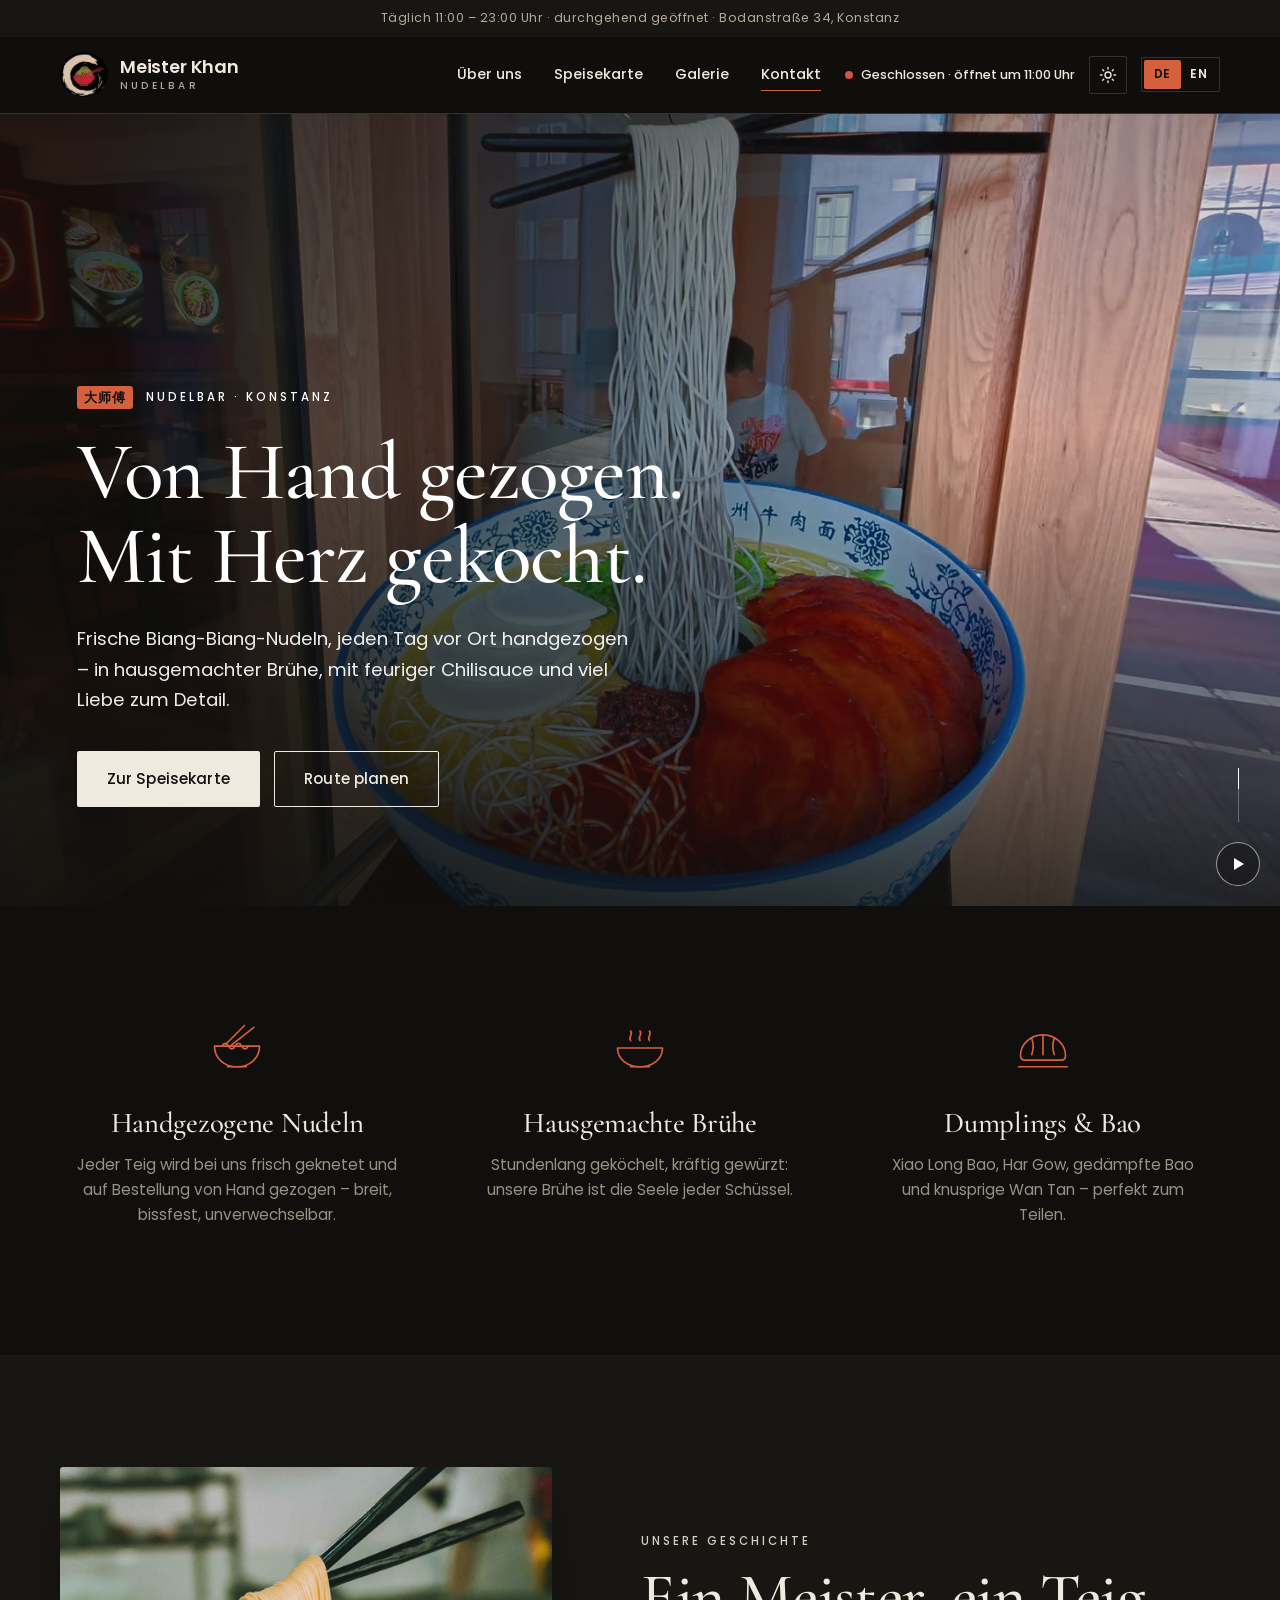
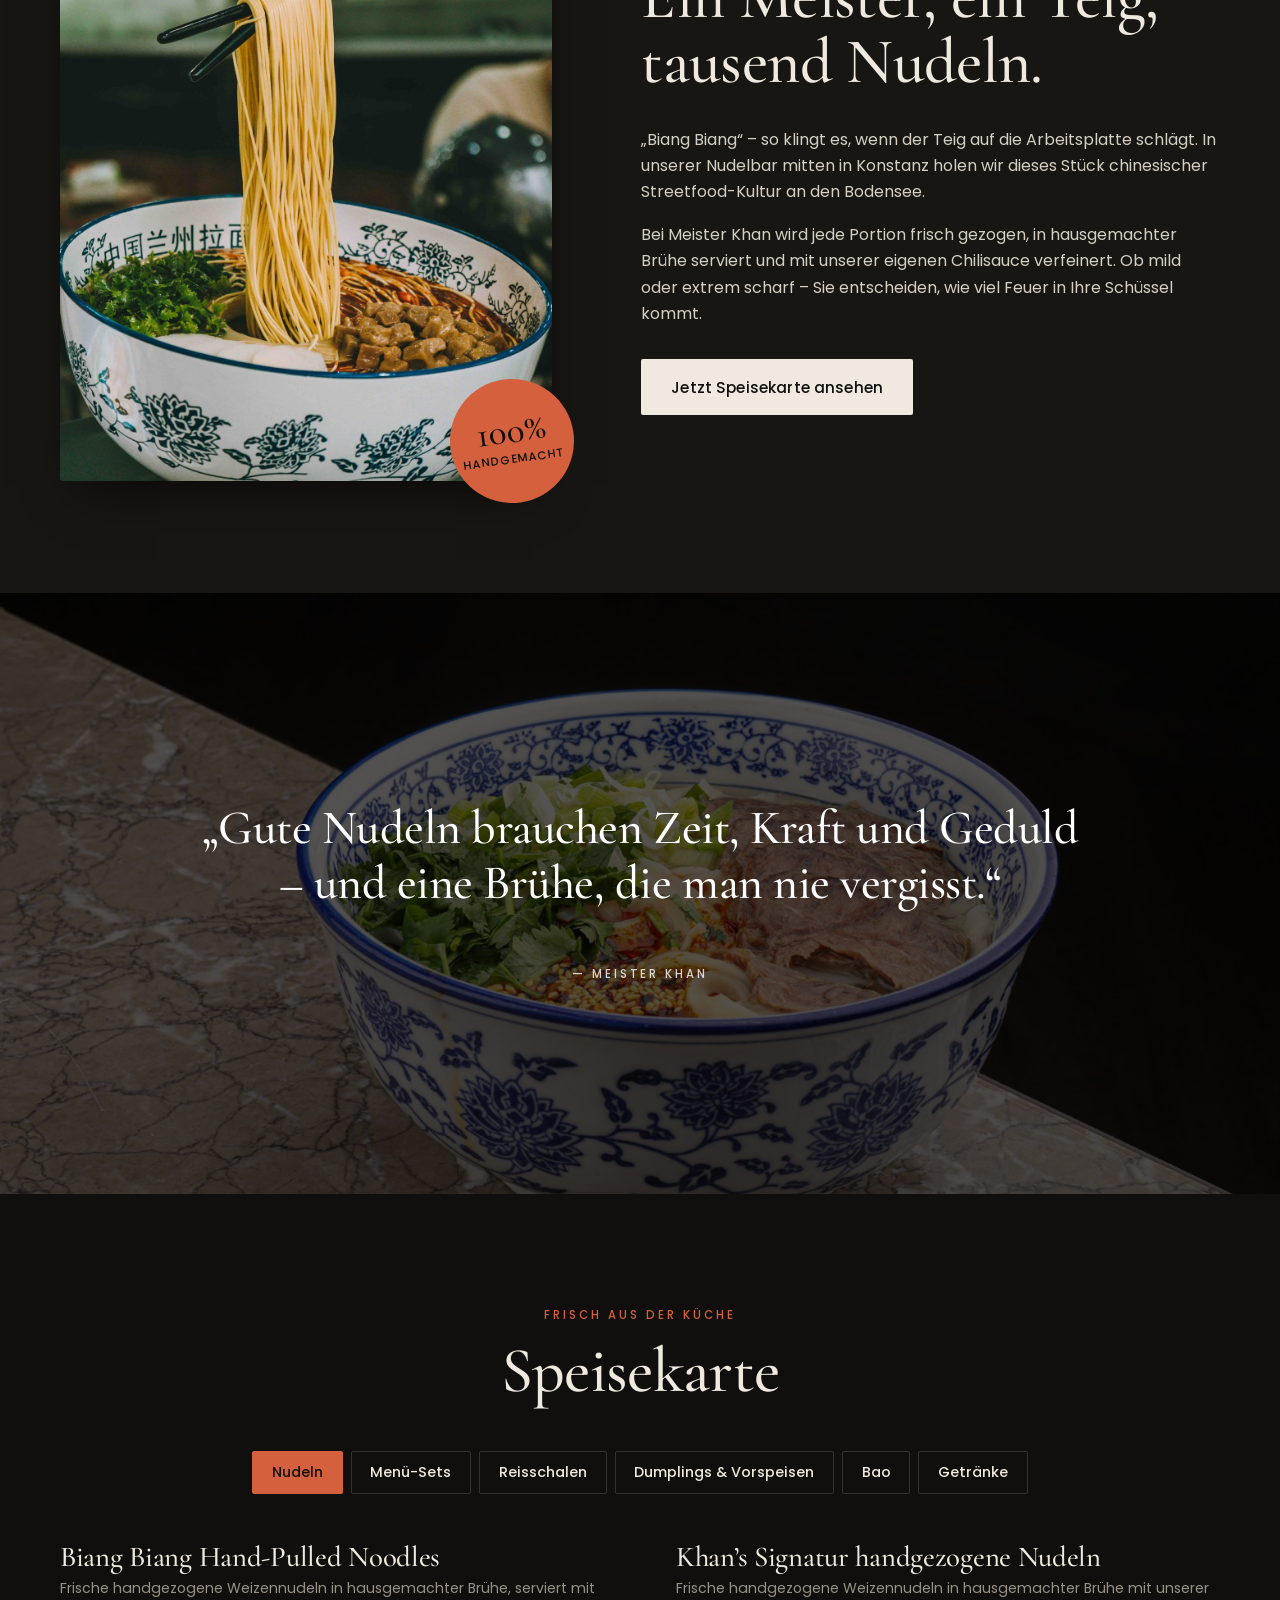
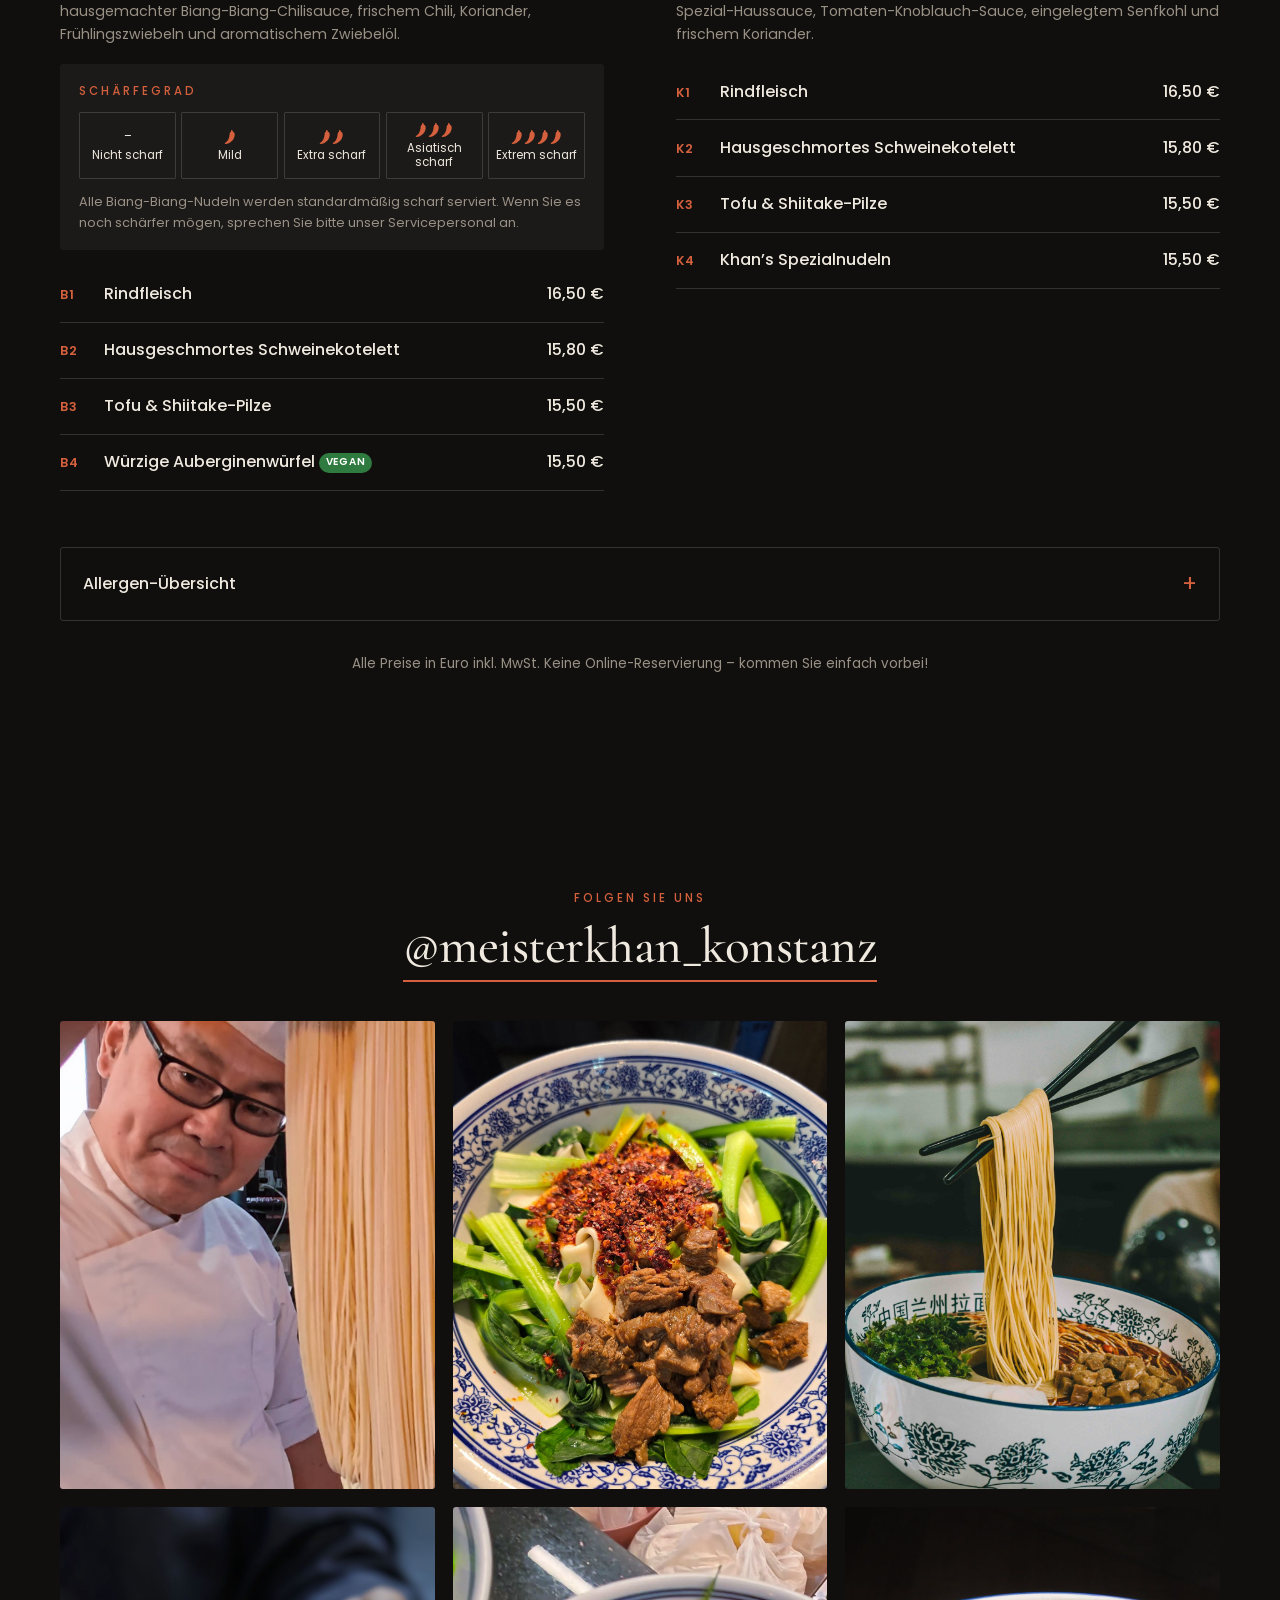
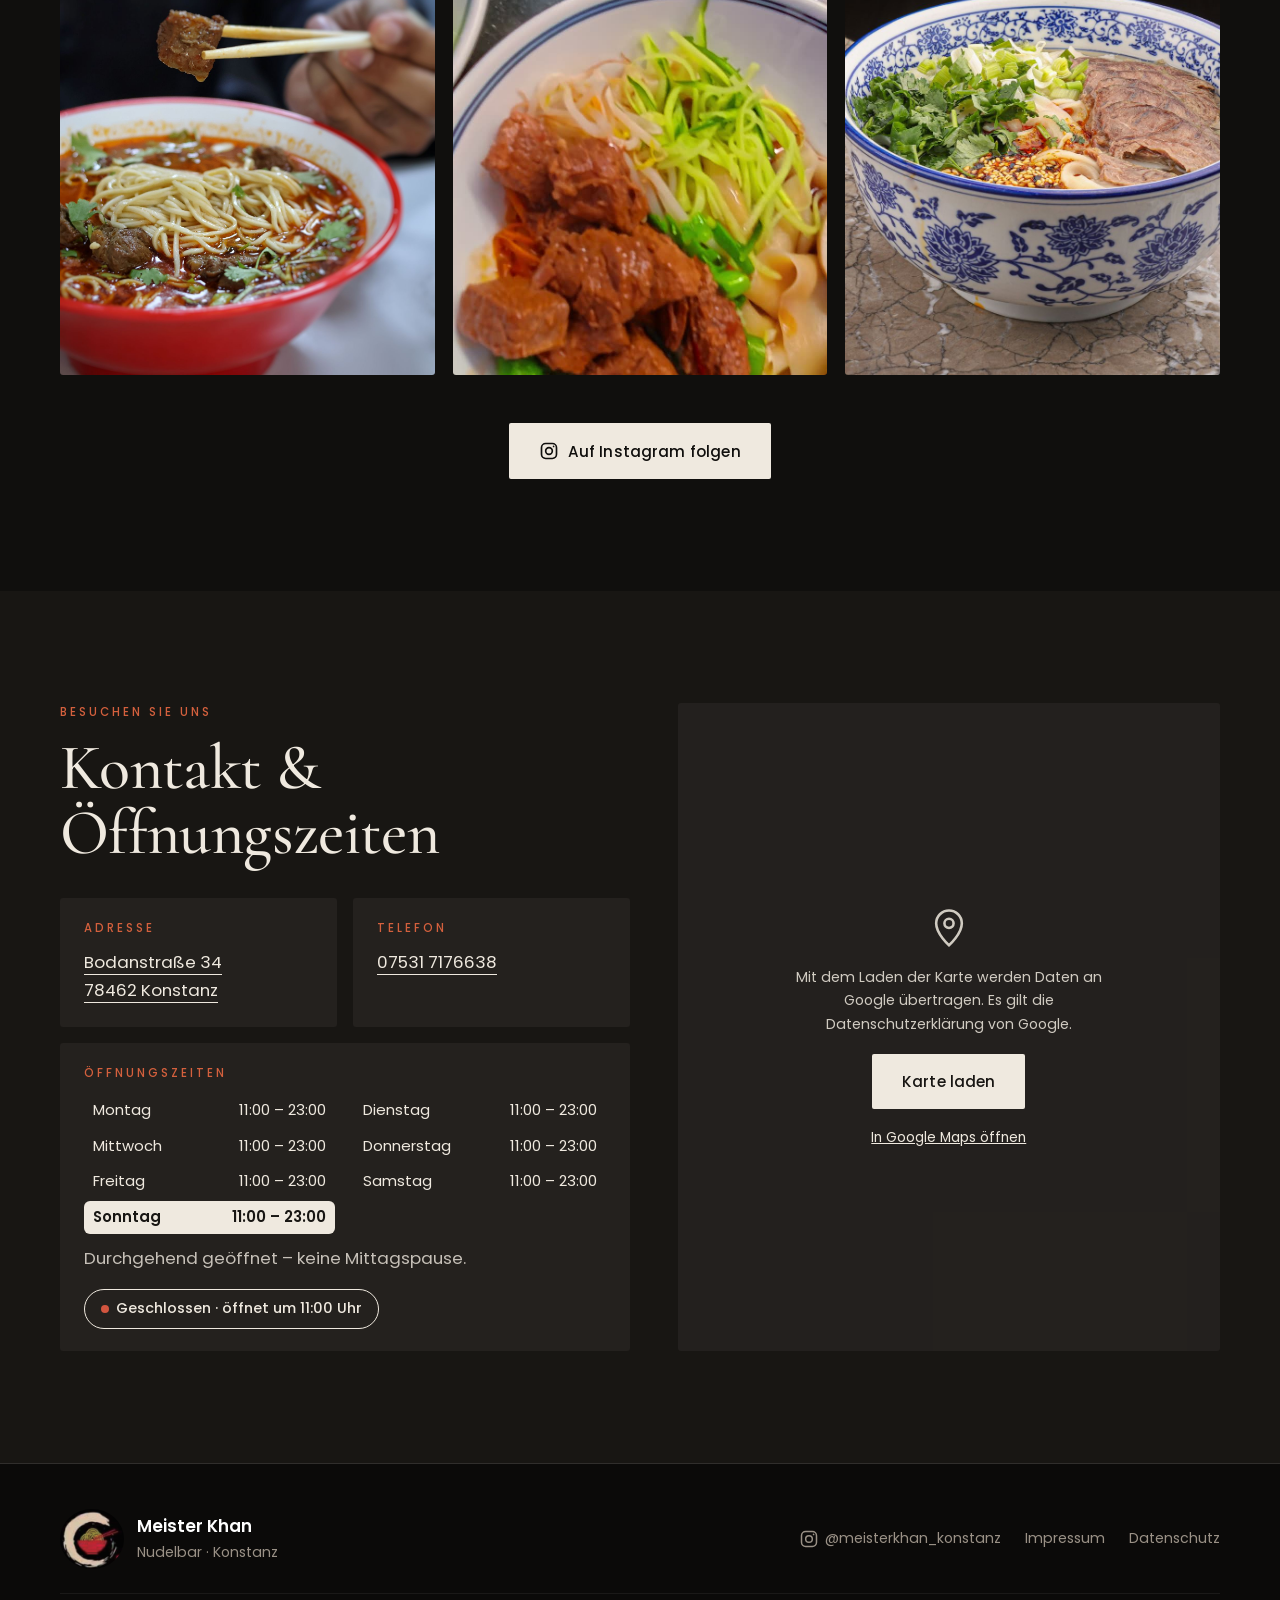
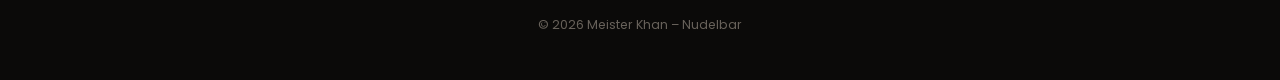
==== commit 77c9713a: "Improve SEO and link previews - Open Graph/Twitter tags with a 1200x630 share image - Richer Restaur" ====
--- a/index.html
+++ b/index.html
@@ -6,11 +6,22 @@
   <title>Meister Khan – Nudelbar Konstanz | Handgezogene Nudeln</title>
   <meta name="description" content="Meister Khan Nudelbar in Konstanz: frisch handgezogene Biang-Biang-Nudeln, hausgemachte Brühe, Dumplings und Bao. Täglich 11–23 Uhr, Bodanstraße 34." />
   <meta name="theme-color" content="#100f0d" />
+  <link rel="canonical" href="https://www.meisterkhan-konstanz.de/" />
+  <!-- Link previews (WhatsApp, Facebook, Instagram, Google Discover) -->
+  <meta property="og:type" content="website" />
+  <meta property="og:site_name" content="Meister Khan – Nudelbar" />
+  <meta property="og:locale" content="de_DE" />
+  <meta property="og:locale:alternate" content="en_GB" />
+  <meta property="og:url" content="https://www.meisterkhan-konstanz.de/" />
   <meta property="og:title" content="Meister Khan – Nudelbar Konstanz" />
-  <meta property="og:description" content="Frisch handgezogene Nudeln, hausgemachte Brühe, Dumplings & Bao. Täglich 11–23 Uhr." />
-  <meta property="og:image" content="assets/images/biang-chili.jpg" />
-  <meta property="og:type" content="restaurant" />
+  <meta property="og:description" content="Frisch handgezogene Nudeln, hausgemachte Brühe, Dumplings & Bao. Täglich 11–23 Uhr, Bodanstraße 34." />
+  <meta property="og:image" content="https://www.meisterkhan-konstanz.de/assets/images/og-image.jpg" />
+  <meta property="og:image:width" content="1200" />
+  <meta property="og:image:height" content="630" />
+  <meta property="og:image:alt" content="Biang-Biang-Nudeln mit Rindfleisch und Chili bei Meister Khan" />
+  <meta name="twitter:card" content="summary_large_image" />
   <link rel="icon" href="assets/images/logo.png" />
+  <link rel="apple-touch-icon" href="assets/images/logo.png" />
   <link rel="preload" href="assets/images/hero-poster.jpg" as="image" />
   <script>/* Apply the saved appearance before first paint (dark "Tusche" is the default) */
   (function(){try{if(localStorage.getItem("mk-theme")==="light"){document.documentElement.setAttribute("data-theme","light");document.querySelector('meta[name="theme-color"]').content="#fbf7ef";}}catch(e){}})();</script>
@@ -19,8 +30,20 @@
   {
     "@context": "https://schema.org",
     "@type": "Restaurant",
+    "@id": "https://www.meisterkhan-konstanz.de/#restaurant",
     "name": "Meister Khan – Nudelbar",
-    "servesCuisine": ["Chinesisch", "Handgezogene Nudeln"],
+    "alternateName": "Meister Khan Nudelbar Konstanz",
+    "description": "Nudelbar in Konstanz mit frisch handgezogenen Biang-Biang-Nudeln, hausgemachter Brühe, Dumplings und Bao.",
+    "servesCuisine": ["Chinesisch", "Handgezogene Nudeln", "Biang-Biang-Nudeln", "Dumplings"],
+    "url": "https://www.meisterkhan-konstanz.de/",
+    "menu": "https://www.meisterkhan-konstanz.de/#menu",
+    "hasMap": "https://www.google.com/maps/place//data=!4m2!3m1!1s0x479af7272eaac4b5:0x404a371a40345669",
+    "logo": "https://www.meisterkhan-konstanz.de/assets/images/logo.png",
+    "image": [
+      "https://www.meisterkhan-konstanz.de/assets/images/og-image.jpg",
+      "https://www.meisterkhan-konstanz.de/assets/images/biang-chili.jpg",
+      "https://www.meisterkhan-konstanz.de/assets/images/noodle-lift.jpg"
+    ],
     "telephone": "+49 7531 7176638",
     "address": {
       "@type": "PostalAddress",
